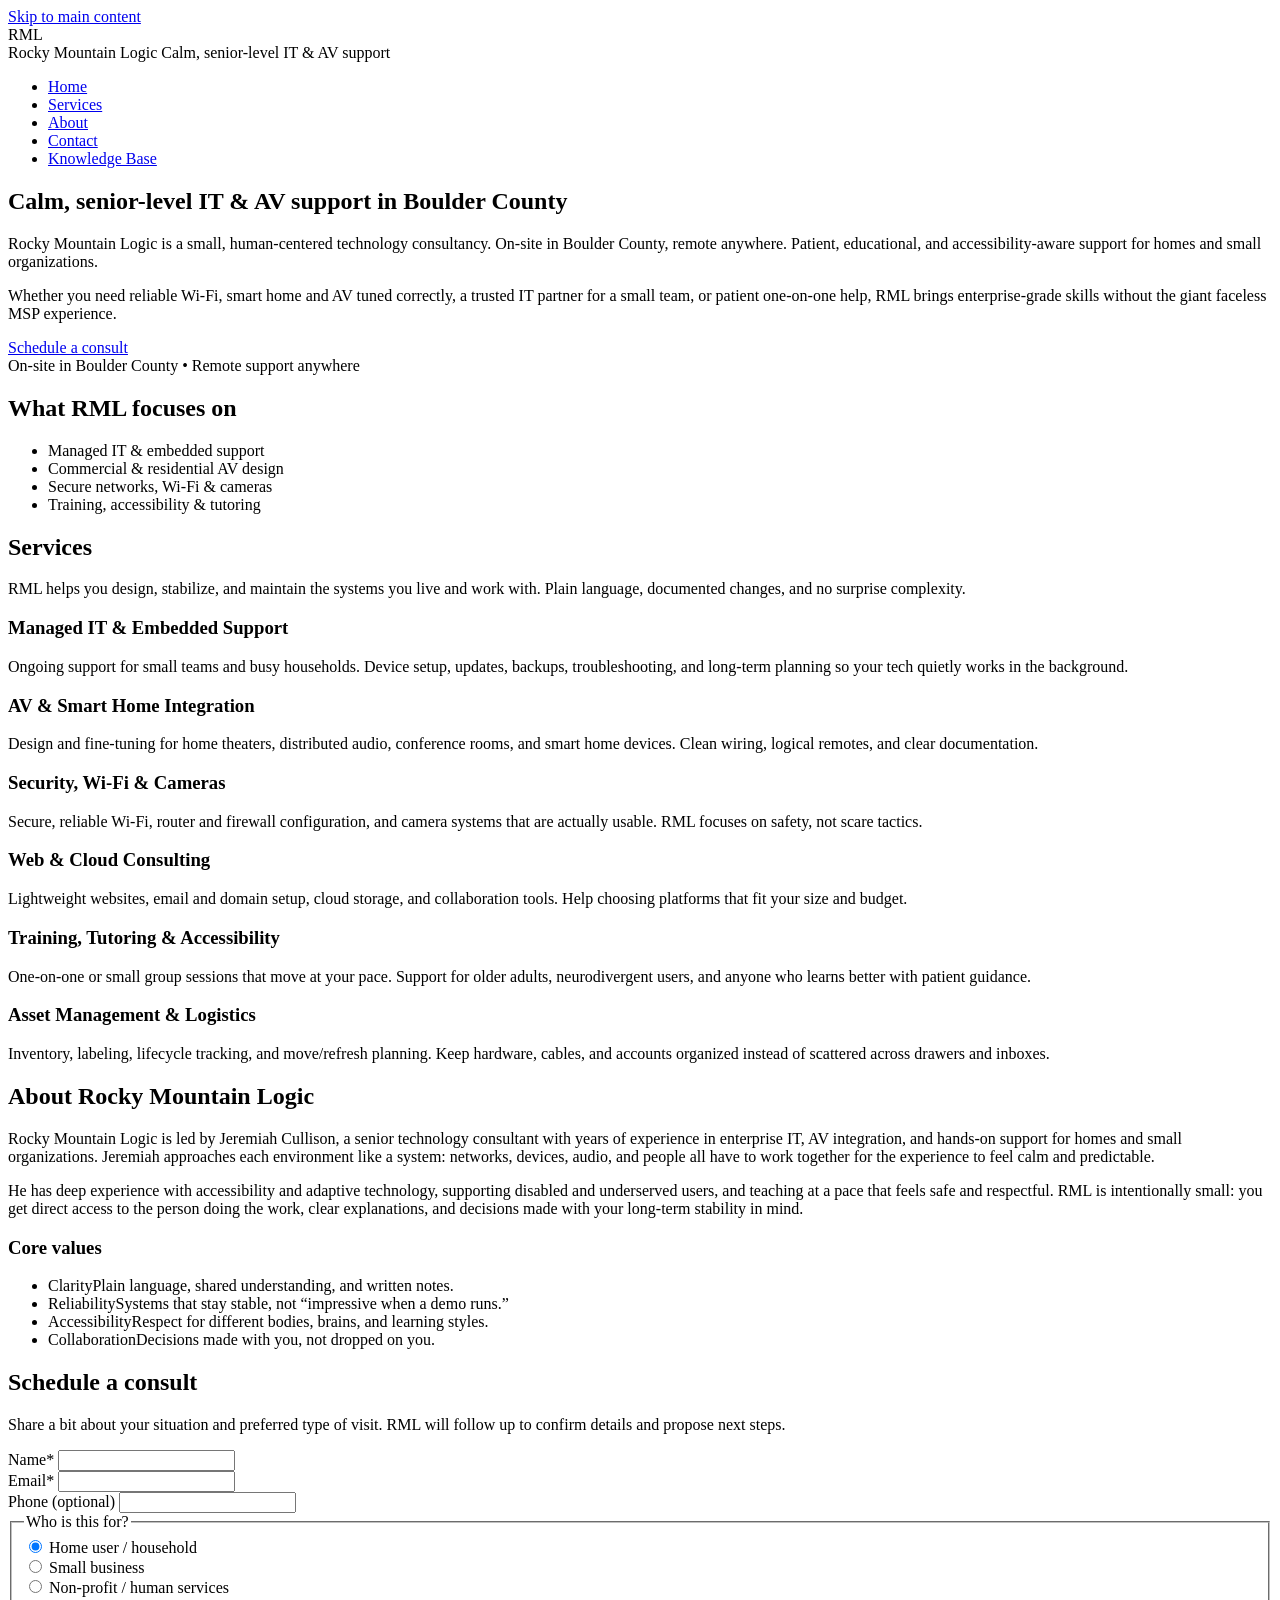
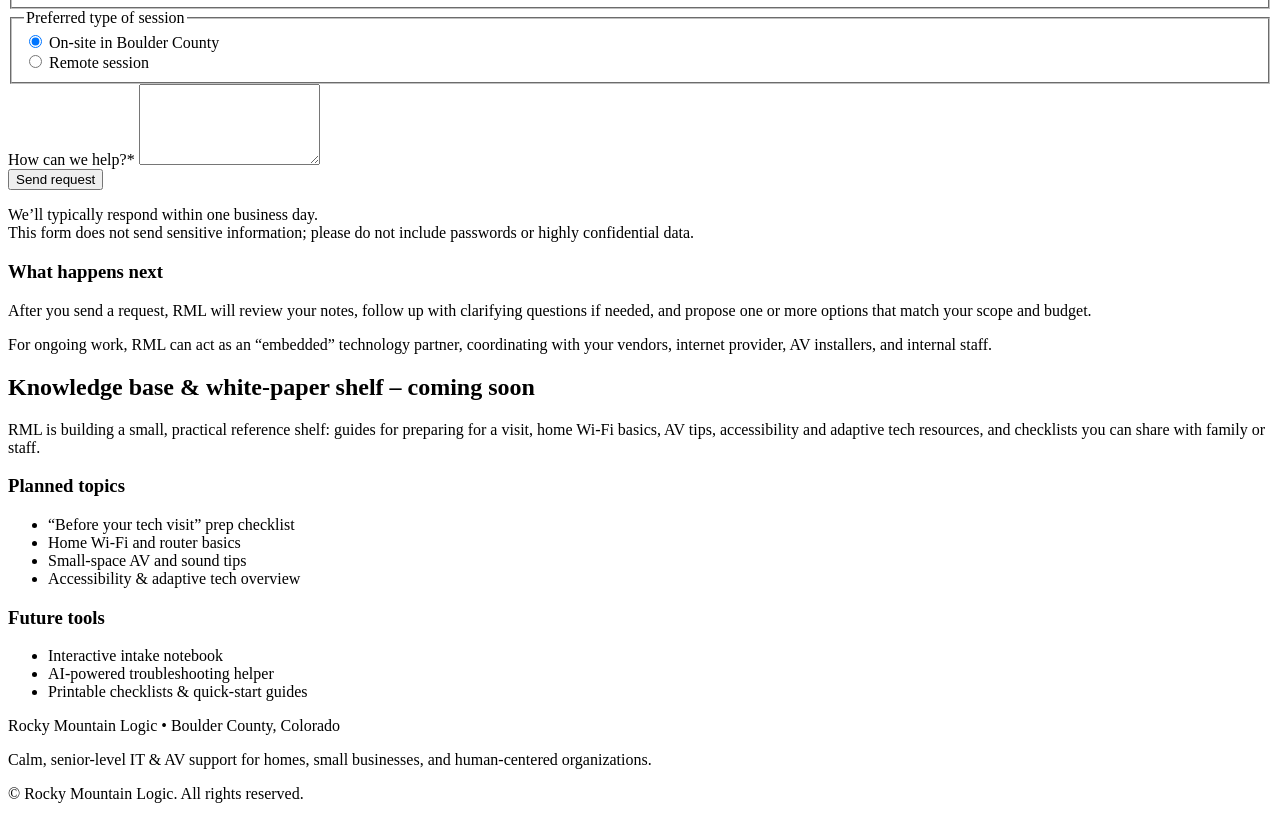
==== index.html @ cf2abb0d "Add initial HTML structure for Rocky Mountain Logic This commit adds a complete HTML structure for t" ====
<!DOCTYPE html>
<html lang="en">
<head>
  <meta charset="UTF-8" />
  <meta name="viewport" content="width=device-width, initial-scale=1" />
  <title>Rocky Mountain Logic | Calm Senior-Level IT & AV Support</title>
  <meta name="description" content="Rocky Mountain Logic provides calm, senior-level IT and AV consulting, on-site in Boulder County and remote everywhere. Managed IT, AV integration, cybersecurity, training, and accessibility-focused support." />
  <link rel="stylesheet" href="css/styles.css" />
</head>
<body>
  <a class="skip-link" href="#main-content">Skip to main content</a>

  <header class="site-header">
    <div class="container header-inner">
      <div class="logo">
        <!-- TEXT SAFE TO EDIT -->
        <span class="logo-mark" aria-hidden="true">RML</span>
        <div class="logo-text-group">
          <span class="logo-text">Rocky Mountain Logic</span>
          <span class="logo-subtitle">Calm, senior-level IT & AV support</span>
        </div>
      </div>

      <nav class="site-nav" aria-label="Primary">
        <ul class="nav-list">
          <li><a href="#home">Home</a></li>
          <li><a href="#services">Services</a></li>
          <li><a href="#about">About</a></li>
          <li><a href="#contact">Contact</a></li>
          <li><a href="#knowledge-base">Knowledge Base</a></li>
        </ul>
      </nav>
    </div>
  </header>

  <main id="main-content">
    <!-- HOME / HERO SECTION -->
    <section id="home" class="section hero" aria-labelledby="hero-heading" tabindex="-1">
      <div class="container hero-inner">
        <div class="hero-copy">
          <!-- HERO TEXT SAFE TO EDIT -->
          <h1 id="hero-heading">Calm, senior-level IT &amp; AV support in Boulder County</h1>
          <p class="hero-subtitle">
            Rocky Mountain Logic is a small, human-centered technology consultancy. On-site in Boulder County, remote anywhere. Patient, educational, and accessibility-aware support for homes and small organizations.
          </p>
          <p class="hero-body">
            Whether you need reliable Wi-Fi, smart home and AV tuned correctly, a trusted IT partner for a small team, or patient one-on-one help, RML brings enterprise-grade skills without the giant faceless MSP experience.
          </p>

          <div class="hero-actions">
            <a class="btn btn-primary" href="#contact">Schedule a consult</a>
            <!-- FUTURE: This secondary button could open an intake notebook / wizard -->
            <!-- <button type="button" class="btn btn-secondary">Open intake notebook</button> -->
          </div>

          <div class="hero-strip" aria-label="Service locations">
            <span>On-site in Boulder County</span>
            <span class="hero-dot" aria-hidden="true">•</span>
            <span>Remote support anywhere</span>
          </div>
        </div>

        <aside class="hero-aside" aria-label="At a glance">
          <!-- SAFE TO EDIT BULLETS -->
          <h2 class="hero-aside-heading">What RML focuses on</h2>
          <ul class="hero-list">
            <li>Managed IT & embedded support</li>
            <li>Commercial & residential AV design</li>
            <li>Secure networks, Wi-Fi & cameras</li>
            <li>Training, accessibility & tutoring</li>
          </ul>

          <!-- FUTURE: AI CHAT WIDGET INJECTION POINT -->
          <!-- 
          TODO: Inject AI chat widget script here (e.g., custom LLM assistant).
          The widget container can live inside this aside or below the hero.
          -->
        </aside>
      </div>
    </section>

    <!-- SERVICES SECTION -->
    <section id="services" class="section services" aria-labelledby="services-heading" tabindex="-1">
      <div class="container">
        <!-- SECTION TITLE TEXT SAFE TO EDIT -->
        <header class="section-header">
          <h2 id="services-heading">Services</h2>
          <p class="section-intro">
            RML helps you design, stabilize, and maintain the systems you live and work with. Plain language, documented changes, and no surprise complexity.
          </p>
        </header>

        <div class="services-grid" aria-label="Service list">
          <!-- SERVICE TILE: SAFE TO ADD/REMOVE/COPY -->
          <article class="service-card">
            <h3>Managed IT & Embedded Support</h3>
            <p>
              Ongoing support for small teams and busy households. Device setup, updates, backups, troubleshooting, and long-term planning so your tech quietly works in the background.
            </p>
          </article>

          <article class="service-card">
            <h3>AV & Smart Home Integration</h3>
            <p>
              Design and fine-tuning for home theaters, distributed audio, conference rooms, and smart home devices. Clean wiring, logical remotes, and clear documentation.
            </p>
          </article>

          <article class="service-card">
            <h3>Security, Wi-Fi & Cameras</h3>
            <p>
              Secure, reliable Wi-Fi, router and firewall configuration, and camera systems that are actually usable. RML focuses on safety, not scare tactics.
            </p>
          </article>

          <article class="service-card">
            <h3>Web & Cloud Consulting</h3>
            <p>
              Lightweight websites, email and domain setup, cloud storage, and collaboration tools. Help choosing platforms that fit your size and budget.
            </p>
          </article>

          <article class="service-card">
            <h3>Training, Tutoring & Accessibility</h3>
            <p>
              One-on-one or small group sessions that move at your pace. Support for older adults, neurodivergent users, and anyone who learns better with patient guidance.
            </p>
          </article>

          <article class="service-card">
            <h3>Asset Management & Logistics</h3>
            <p>
              Inventory, labeling, lifecycle tracking, and move/refresh planning. Keep hardware, cables, and accounts organized instead of scattered across drawers and inboxes.
            </p>
          </article>
        </div>
      </div>
    </section>

    <!-- ABOUT SECTION -->
    <section id="about" class="section about" aria-labelledby="about-heading" tabindex="-1">
      <div class="container about-inner">
        <div class="about-main">
          <!-- BIO TEXT SAFE TO EDIT -->
          <header class="section-header">
            <h2 id="about-heading">About Rocky Mountain Logic</h2>
          </header>
          <p>
            Rocky Mountain Logic is led by Jeremiah Cullison, a senior technology consultant with years of experience in enterprise IT, AV integration, and hands-on support for homes and small organizations.
            Jeremiah approaches each environment like a system: networks, devices, audio, and people all have to work together for the experience to feel calm and predictable.
          </p>
          <p>
            He has deep experience with accessibility and adaptive technology, supporting disabled and underserved users, and teaching at a pace that feels safe and respectful. RML is intentionally small:
            you get direct access to the person doing the work, clear explanations, and decisions made with your long-term stability in mind.
          </p>
        </div>

        <aside class="about-aside" aria-label="Core values">
          <!-- VALUES LIST SAFE TO EDIT -->
          <h3>Core values</h3>
          <ul class="values-list">
            <li><span class="value-label">Clarity</span><span class="value-desc">Plain language, shared understanding, and written notes.</span></li>
            <li><span class="value-label">Reliability</span><span class="value-desc">Systems that stay stable, not “impressive when a demo runs.”</span></li>
            <li><span class="value-label">Accessibility</span><span class="value-desc">Respect for different bodies, brains, and learning styles.</span></li>
            <li><span class="value-label">Collaboration</span><span class="value-desc">Decisions made with you, not dropped on you.</span></li>
          </ul>
        </aside>
      </div>
    </section>

    <!-- CONTACT / SIMPLE SCHEDULING SECTION -->
    <section id="contact" class="section contact" aria-labelledby="contact-heading" tabindex="-1">
      <div class="container contact-inner">
        <header class="section-header">
          <!-- CONTACT TEXT SAFE TO EDIT -->
          <h2 id="contact-heading">Schedule a consult</h2>
          <p class="section-intro">
            Share a bit about your situation and preferred type of visit. RML will follow up to confirm details and propose next steps.
          </p>
        </header>

        <div class="contact-layout">
          <form id="contact-form" class="contact-form" action="#" method="post" novalidate>
            <!--
              NOTE:
              This form currently uses client-side handling only.
              Future integration options:
              - Formspree or similar form service
              - Cloudflare Workers or Pages Functions
              - Custom backend / API endpoint
            -->

            <div class="field-group">
              <label for="name">Name<span class="required-indicator" aria-hidden="true">*</span></label>
              <input type="text" id="name" name="name" required autocomplete="name" />
            </div>

            <div class="field-group">
              <label for="email">Email<span class="required-indicator" aria-hidden="true">*</span></label>
              <input type="email" id="email" name="email" required autocomplete="email" />
            </div>

            <div class="field-group">
              <label for="phone">Phone (optional)</label>
              <input type="tel" id="phone" name="phone" autocomplete="tel" />
            </div>

            <fieldset class="field-group">
              <legend>Who is this for?</legend>
              <!-- SAFE TO EDIT OPTIONS -->
              <div class="choice-group">
                <div class="choice-item">
                  <input type="radio" id="client-type-home" name="clientType" value="home-user" checked />
                  <label for="client-type-home">Home user / household</label>
                </div>
                <div class="choice-item">
                  <input type="radio" id="client-type-small-biz" name="clientType" value="small-business" />
                  <label for="client-type-small-biz">Small business</label>
                </div>
                <div class="choice-item">
                  <input type="radio" id="client-type-nonprofit" name="clientType" value="nonprofit" />
                  <label for="client-type-nonprofit">Non-profit / human services</label>
                </div>
              </div>
            </fieldset>

            <fieldset class="field-group">
              <legend>Preferred type of session</legend>
              <div class="choice-group">
                <div class="choice-item">
                  <input type="radio" id="session-onsite" name="sessionType" value="onsite" checked />
                  <label for="session-onsite">On-site in Boulder County</label>
                </div>
                <div class="choice-item">
                  <input type="radio" id="session-remote" name="sessionType" value="remote" />
                  <label for="session-remote">Remote session</label>
                </div>
              </div>
            </fieldset>

            <div class="field-group">
              <label for="message">How can we help?<span class="required-indicator" aria-hidden="true">*</span></label>
              <textarea id="message" name="message" rows="5" required></textarea>
            </div>

            <button type="submit" class="btn btn-primary">Send request</button>

            <p id="form-status" class="form-status" role="status" aria-live="polite"></p>

            <p class="contact-note">
              We’ll typically respond within one business day.<br />
              This form does not send sensitive information; please do not include passwords or highly confidential data.
            </p>
          </form>

          <aside class="contact-aside" aria-label="Alternative contact and future tools">
            <!-- SIDE TEXT SAFE TO EDIT -->
            <h3>What happens next</h3>
            <p>
              After you send a request, RML will review your notes, follow up with clarifying questions if needed, and propose one or more options that match your scope and budget.
            </p>
            <p>
              For ongoing work, RML can act as an “embedded” technology partner, coordinating with your vendors, internet provider, AV installers, and internal staff.
            </p>

            <!-- FUTURE: SCHEDULING / CALENDLY EMBED -->
            <!--
              TODO: Embed scheduling widget (e.g., Calendly or Cal.com) here.
              Example:
              <div id="scheduling-embed"></div>
              <script src="https://calendly.com/..." async></script>
            -->
          </aside>
        </div>
      </div>
    </section>

    <!-- KNOWLEDGE BASE COMING SOON -->
    <section id="knowledge-base" class="section knowledge-base" aria-labelledby="kb-heading" tabindex="-1">
      <div class="container">
        <header class="section-header">
          <!-- KB TEXT SAFE TO EDIT -->
          <h2 id="kb-heading">Knowledge base &amp; white-paper shelf – coming soon</h2>
          <p class="section-intro">
            RML is building a small, practical reference shelf: guides for preparing for a visit, home Wi-Fi basics, AV tips, accessibility and adaptive tech resources, and checklists you can share with family or staff.
          </p>
        </header>

        <div class="kb-cards">
          <article class="kb-card">
            <h3>Planned topics</h3>
            <ul>
              <li>“Before your tech visit” prep checklist</li>
              <li>Home Wi-Fi and router basics</li>
              <li>Small-space AV and sound tips</li>
              <li>Accessibility &amp; adaptive tech overview</li>
            </ul>
          </article>

          <article class="kb-card">
            <h3>Future tools</h3>
            <ul>
              <li>Interactive intake notebook</li>
              <li>AI-powered troubleshooting helper</li>
              <li>Printable checklists &amp; quick-start guides</li>
            </ul>
          </article>
        </div>

        <!-- FUTURE: INTAKE NOTEBOOK ENTRY POINT -->
        <!--
          TODO: Add “Open notebook” button and route it to a future app flow.
          This can mount a SPA or a dedicated intake subpage.
        -->
      </div>
    </section>
  </main>

  <footer class="site-footer">
    <div class="container footer-inner">
      <!-- FOOTER TEXT SAFE TO EDIT -->
      <div class="footer-main">
        <p class="footer-brand">Rocky Mountain Logic &bull; Boulder County, Colorado</p>
        <p class="footer-copy">
          Calm, senior-level IT &amp; AV support for homes, small businesses, and human-centered organizations.
        </p>
      </div>
      <div class="footer-meta">
        <p>&copy; <span id="year"></span> Rocky Mountain Logic. All rights reserved.</p>
      </div>
    </div>
  </footer>

  <!-- FUTURE: GLOBAL CHAT WIDGET / ANALYTICS SCRIPTS -->
  <!--
    TODO: Insert analytics (privacy-respecting) or a global chat widget script here.
    Keep performance and accessibility in mind when adding third-party code.
  -->

  <script src="js/main.js"></script>
</body>
</html>
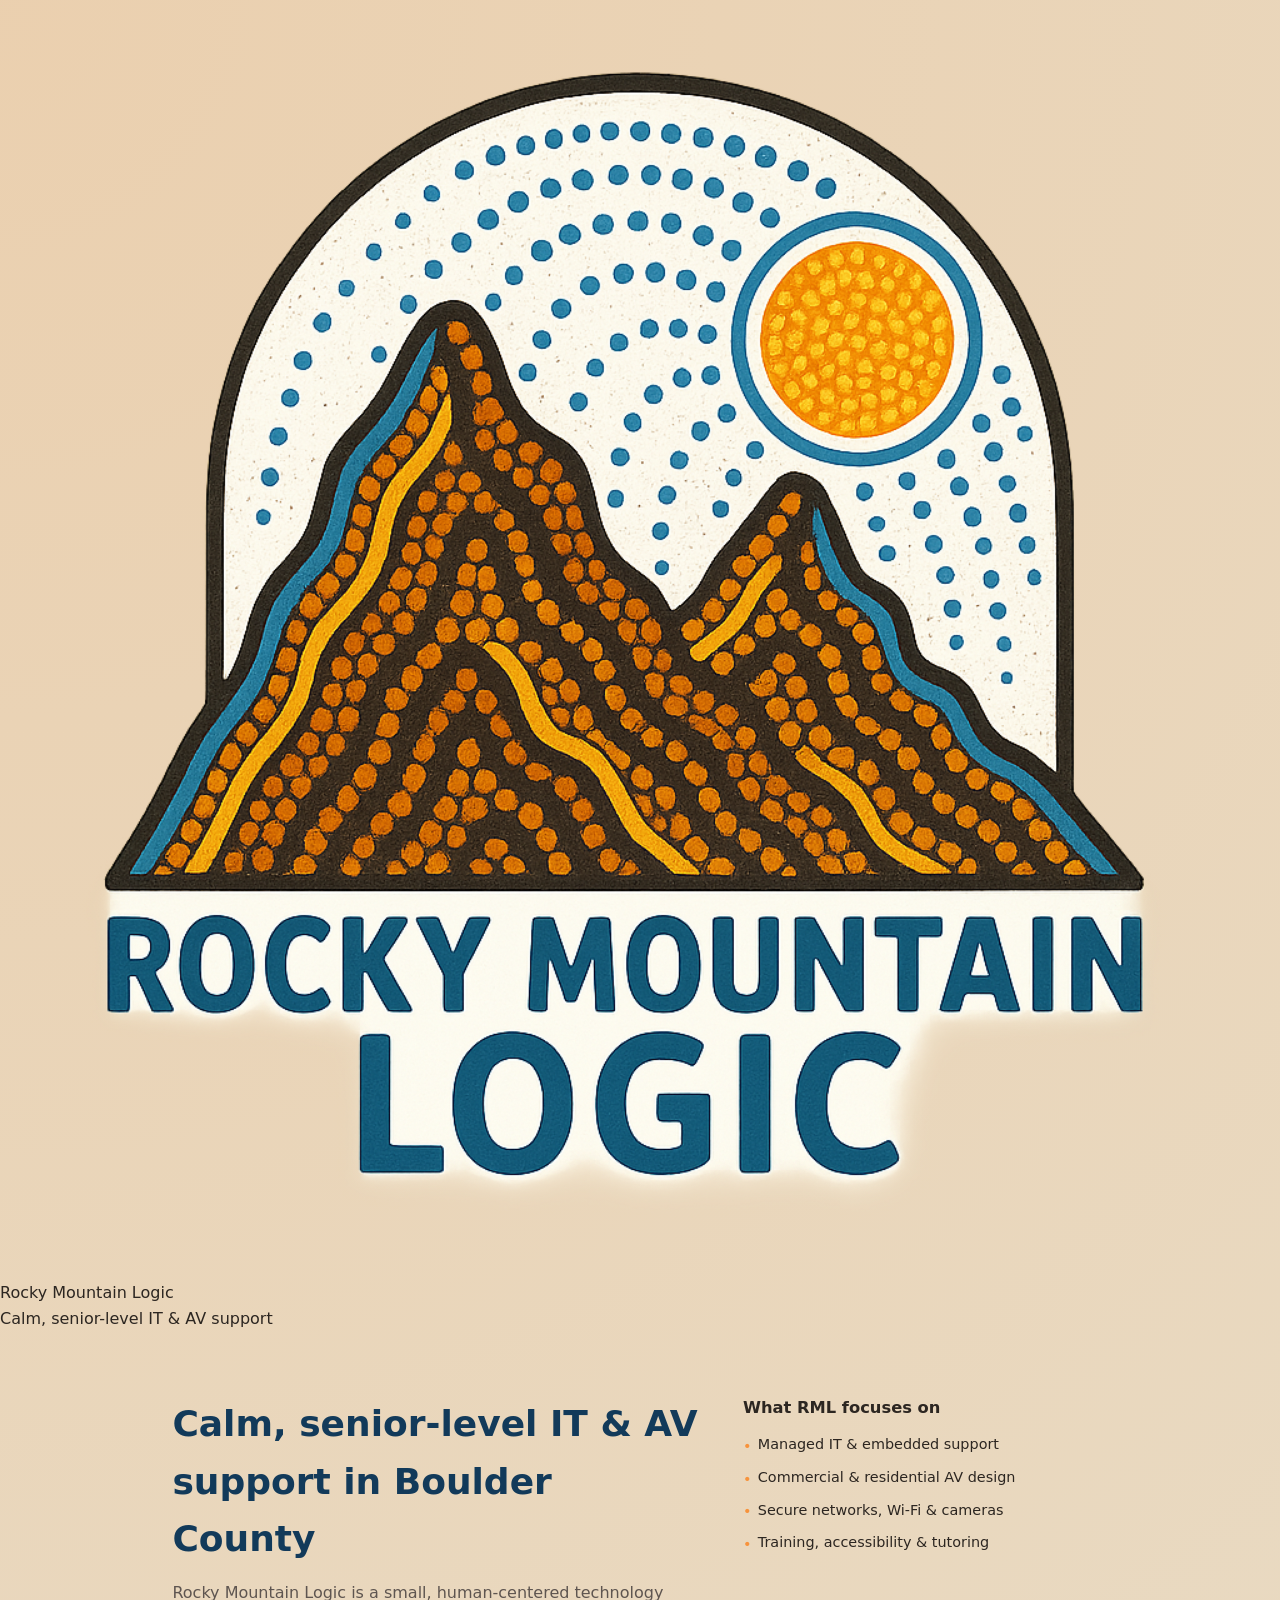
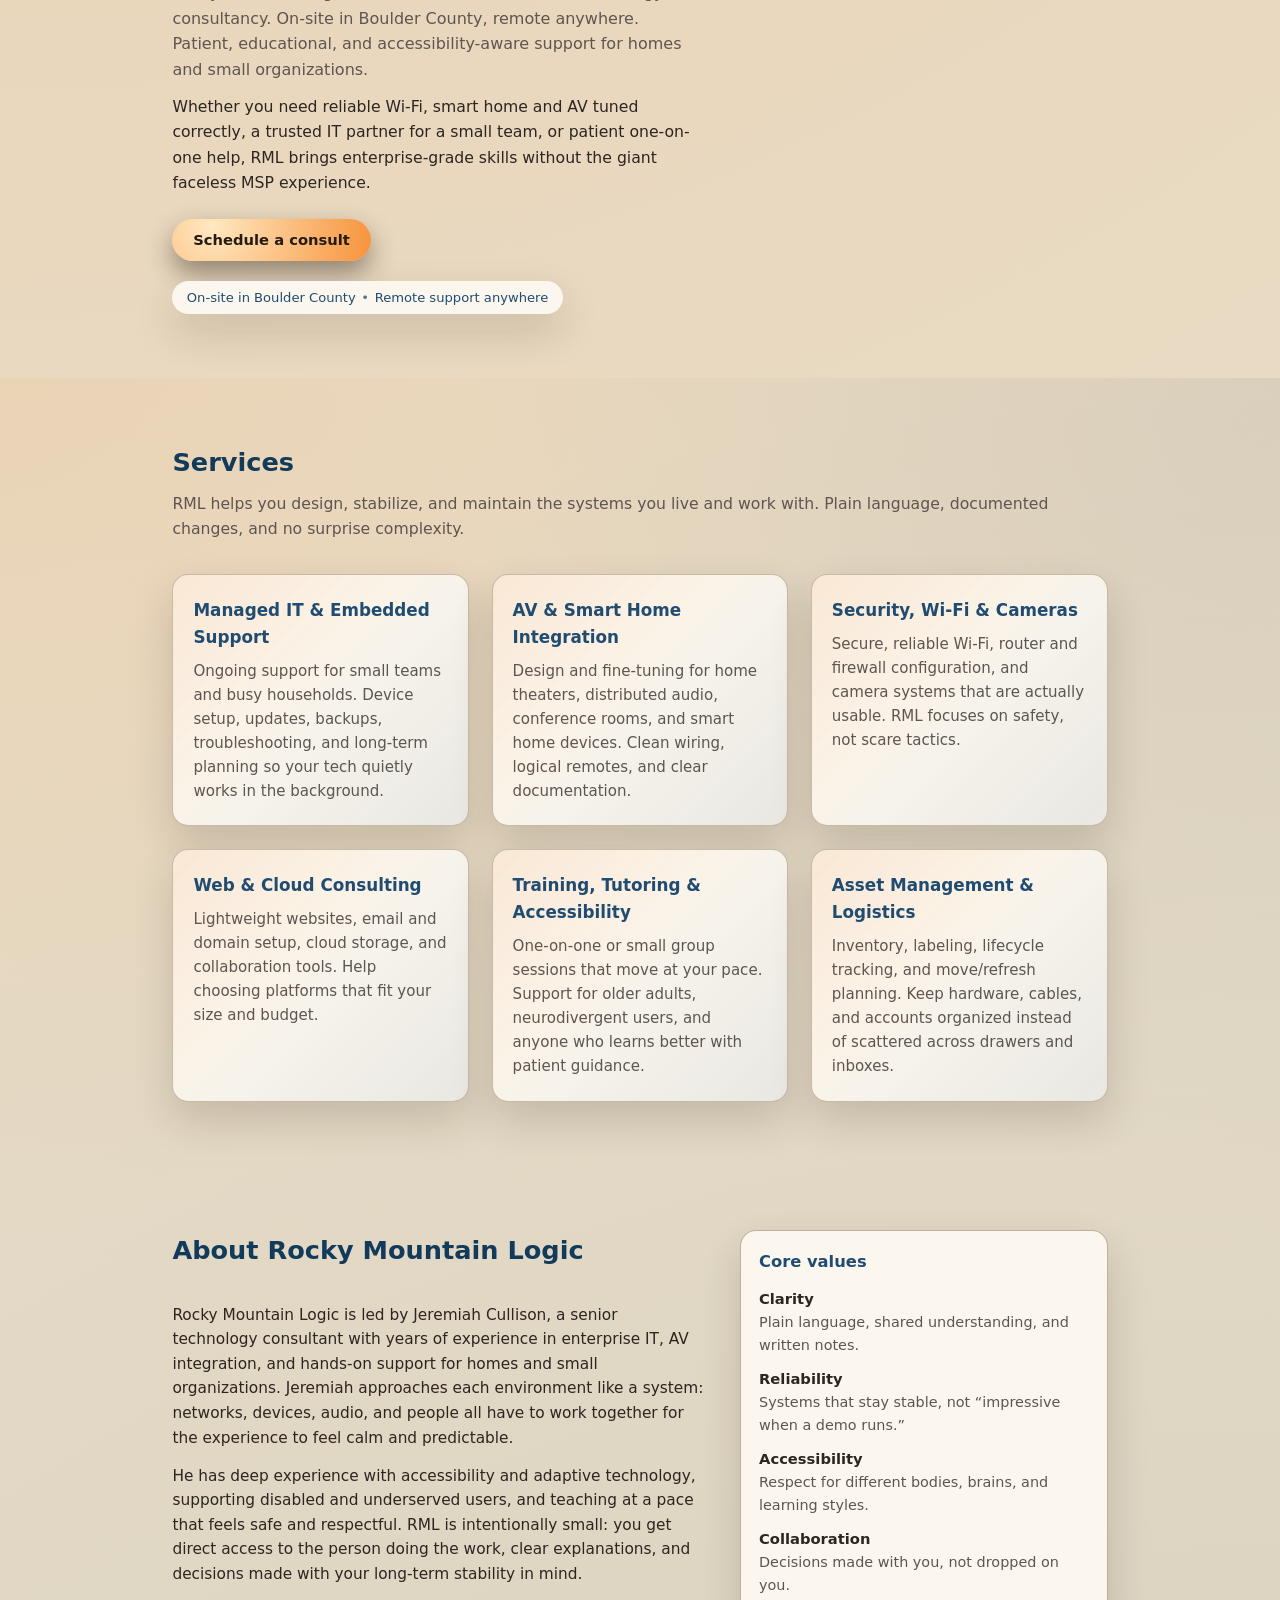
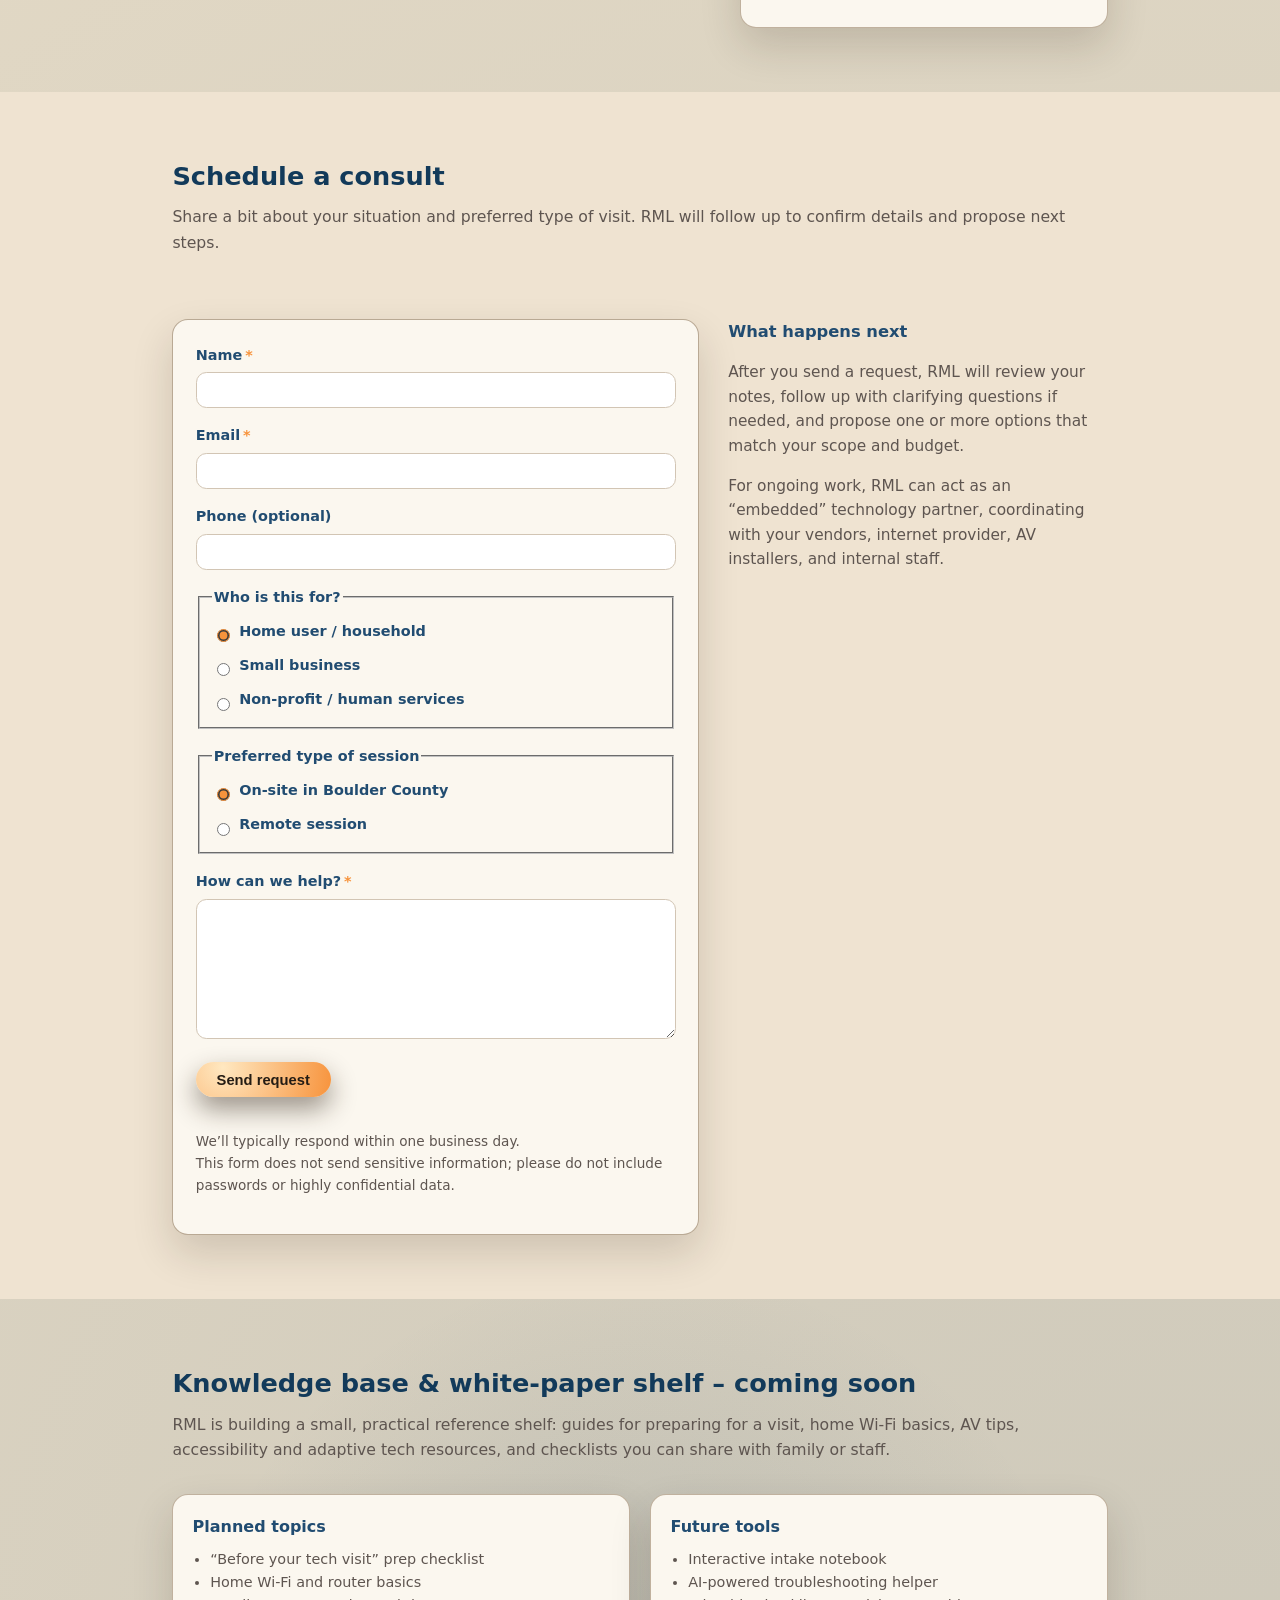
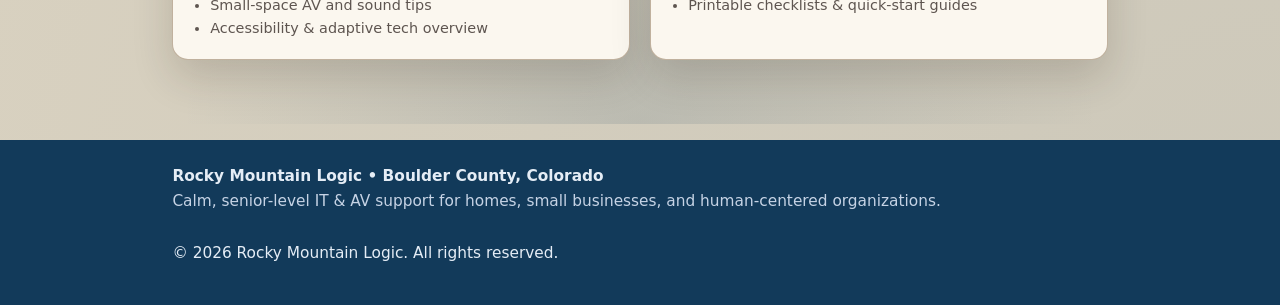
==== commit 7897de74: "Refactor header section in index.html" ====
--- a/index.html
+++ b/index.html
@@ -10,28 +10,18 @@
 <body>
   <a class="skip-link" href="#main-content">Skip to main content</a>
 
-  <header class="site-header">
-    <div class="container header-inner">
-      <div class="logo">
-        <!-- TEXT SAFE TO EDIT -->
-        <span class="logo-mark" aria-hidden="true">RML</span>
-        <div class="logo-text-group">
-          <span class="logo-text">Rocky Mountain Logic</span>
-          <span class="logo-subtitle">Calm, senior-level IT & AV support</span>
-        </div>
-      </div>
-
-      <nav class="site-nav" aria-label="Primary">
-        <ul class="nav-list">
-          <li><a href="#home">Home</a></li>
-          <li><a href="#services">Services</a></li>
-          <li><a href="#about">About</a></li>
-          <li><a href="#contact">Contact</a></li>
-          <li><a href="#knowledge-base">Knowledge Base</a></li>
-        </ul>
-      </nav>
-    </div>
-  </header>
+    <header>
+      <img
+        src="img/rml-logo-color-256.png"
+        alt="Rocky Mountain Logic logo"
+        class="logo-img"
+      />
+      <div class="brand-lines">
+        <div class="brand-name">Rocky Mountain Logic</div>
+        <div class="brand-tagline">Calm, senior-level IT &amp; AV support</div>
+      </div>
+    </header>
+
 
   <main id="main-content">
     <!-- HOME / HERO SECTION -->
--- a/css/styles.css
+++ b/css/styles.css
@@ -0,0 +1,725 @@
+/*
+  Rocky Mountain Logic v1.1
+  Mobile-first, “poster on warm paper” aesthetic to match RML art & flyer.
+*/
+
+/* ROOT & GLOBAL TOKENS ---------------------------------------------------- */
+
+:root {
+  /* Paper + ink palette tuned toward your drawings and flyer */
+  --rml-page-bg: #e8ddc8;      /* warm paper outside frame */
+  --rml-page-edge: #d1c2a4;
+  --rml-bg: #f7f1e6;           /* inner poster background */
+  --rml-surface: #fbf7ef;
+  --rml-blue: #123a5a;         /* deep ink blue */
+  --rml-blue-soft: #214c71;
+  --rml-orange: #f7933c;       /* warm orange accent */
+  --rml-plum: #5e4368;         /* subtle secondary for future use */
+  --rml-text: #2c2621;
+  --rml-text-muted: #5e5550;
+  --rml-border-subtle: #d2c5b4;
+  --rml-shadow-soft: 0 18px 40px rgba(40, 27, 14, 0.16);
+  --rml-radius-lg: 24px;
+  --rml-radius-md: 16px;
+  --rml-radius-pill: 999px;
+  --rml-focus-ring: 0 0 0 3px rgba(247, 147, 60, 0.65);
+}
+
+*,
+*::before,
+*::after {
+  box-sizing: border-box;
+}
+
+html {
+  scroll-behavior: smooth;
+}
+
+body {
+  margin: 0;
+  min-height: 100vh;
+  font-family: system-ui, -apple-system, BlinkMacSystemFont, "Segoe UI", sans-serif;
+  color: var(--rml-text);
+  background-color: var(--rml-page-bg);
+  background-image:
+    radial-gradient(circle at top left, rgba(247, 147, 60, 0.18), transparent 55%),
+    radial-gradient(circle at bottom right, rgba(18, 58, 90, 0.13), transparent 60%);
+  line-height: 1.6;
+}
+
+/* PAGE FRAME / POSTER ----------------------------------------------------- */
+
+.page-frame {
+  max-width: 1100px;
+  margin: 1.75rem auto 1.5rem;
+  padding: 0;
+  background-color: var(--rml-bg);
+  border-radius: 32px;
+  box-shadow:
+    0 0 0 1px rgba(123, 97, 67, 0.45),
+    var(--rml-shadow-soft);
+  overflow: hidden;
+  position: relative;
+}
+
+.page-frame::before {
+  /* thin inner border like a print margin */
+  content: "";
+  position: absolute;
+  inset: 10px;
+  border-radius: 24px;
+  border: 1px solid rgba(123, 97, 67, 0.3);
+  pointer-events: none;
+}
+
+/* ACCESSIBILITY HELPERS --------------------------------------------------- */
+
+.skip-link {
+  position: absolute;
+  left: -999px;
+  top: 0;
+  padding: 0.5rem 1rem;
+  background-color: var(--rml-blue);
+  color: #ffffff;
+  z-index: 1000;
+  border-radius: 0 0 var(--rml-radius-md) var(--rml-radius-md);
+}
+
+.skip-link:focus {
+  left: 0.5rem;
+}
+
+/* Focus styles for interactive elements */
+a:focus-visible,
+button:focus-visible,
+input:focus-visible,
+textarea:focus-visible,
+select:focus-visible {
+  outline: none;
+  box-shadow: var(--rml-focus-ring);
+}
+
+/* LAYOUT UTILITIES -------------------------------------------------------- */
+
+.container {
+  width: 100%;
+  max-width: 980px;
+  margin: 0 auto;
+  padding: 0 1.4rem;
+}
+
+.section {
+  padding: 3.5rem 0;
+}
+
+.section-header {
+  margin-bottom: 2rem;
+}
+
+.section-header h2 {
+  font-size: 1.6rem;
+  margin: 0 0 0.5rem;
+  color: var(--rml-blue);
+}
+
+.section-intro {
+  margin: 0;
+  color: var(--rml-text-muted);
+  font-size: 0.98rem;
+}
+
+/* HEADER & NAV ------------------------------------------------------------ */
+
+.site-header {
+  background: linear-gradient(
+      90deg,
+      rgba(247, 147, 60, 0.16),
+      transparent 18%,
+      transparent 82%,
+      rgba(18, 58, 90, 0.16)
+    ),
+    var(--rml-surface);
+  position: sticky;
+  top: 0;
+  z-index: 50;
+  box-shadow: 0 1px 0 rgba(140, 113, 86, 0.55);
+}
+
+.header-inner {
+  display: flex;
+  align-items: center;
+  justify-content: space-between;
+  padding: 0.75rem 1.25rem;
+  gap: 1rem;
+}
+
+.logo {
+  display: flex;
+  align-items: center;
+  gap: 0.75rem;
+}
+
+.logo-mark-wrap {
+  width: 2.8rem;
+  height: 2.8rem;
+  border-radius: 999px;
+  overflow: hidden;
+  box-shadow: 0 10px 24px rgba(28, 26, 21, 0.55);
+  background: radial-gradient(circle at 20% 20%, #f8c27a, #7c522a);
+}
+
+.logo-img {
+  width: 100%;
+  height: 100%;
+  object-fit: cover;
+  display: block;
+}
+
+.logo-text-group {
+  display: flex;
+  flex-direction: column;
+}
+
+.logo-text {
+  font-weight: 600;
+  font-size: 1.02rem;
+  letter-spacing: 0.04em;
+  text-transform: uppercase;
+  color: var(--rml-blue);
+}
+
+.logo-subtitle {
+  font-size: 0.78rem;
+  color: var(--rml-text-muted);
+}
+
+.site-nav .nav-list {
+  list-style: none;
+  display: flex;
+  gap: 0.9rem;
+  padding: 0;
+  margin: 0;
+  font-size: 0.88rem;
+}
+
+.site-nav a {
+  text-decoration: none;
+  color: var(--rml-text-muted);
+  padding: 0.35rem 0.8rem;
+  border-radius: var(--rml-radius-pill);
+}
+
+.site-nav a:hover {
+  background-color: rgba(118, 98, 70, 0.1);
+  color: var(--rml-blue);
+}
+
+/* HOME HERO STYLES -------------------------------------------------------- */
+
+.hero {
+  padding-top: 2.8rem;
+  padding-bottom: 3.6rem;
+}
+
+.hero-inner {
+  display: grid;
+  grid-template-columns: minmax(0, 1.75fr);
+  gap: 2.5rem;
+}
+
+.hero-eyebrow {
+  font-size: 0.82rem;
+  text-transform: uppercase;
+  letter-spacing: 0.12em;
+  color: var(--rml-text-muted);
+  margin: 0 0 0.6rem;
+}
+
+.hero-copy h1 {
+  font-size: 2rem;
+  margin: 0 0 0.75rem;
+  color: var(--rml-blue);
+}
+
+.hero-subtitle {
+  margin: 0 0 0.75rem;
+  font-size: 1rem;
+  color: var(--rml-text-muted);
+}
+
+.hero-body {
+  margin: 0 0 1.5rem;
+  font-size: 0.98rem;
+}
+
+.hero-actions {
+  display: flex;
+  flex-wrap: wrap;
+  align-items: center;
+  gap: 0.75rem;
+  margin-bottom: 1.2rem;
+}
+
+.hero-strip {
+  display: inline-flex;
+  flex-wrap: wrap;
+  align-items: center;
+  gap: 0.35rem;
+  padding: 0.4rem 0.9rem;
+  background-color: var(--rml-surface);
+  border-radius: var(--rml-radius-pill);
+  box-shadow: var(--rml-shadow-soft);
+  font-size: 0.82rem;
+  color: var(--rml-blue-soft);
+}
+
+.hero-dot {
+  opacity: 0.75;
+}
+
+/* HERO VISUAL & ASIDE ----------------------------------------------------- */
+
+.hero-visual {
+  display: grid;
+  gap: 1.1rem;
+}
+
+.hero-art {
+  margin: 0;
+  border-radius: var(--rml-radius-lg);
+  overflow: hidden;
+  background-color: #f3e7d8;
+  box-shadow: var(--rml-shadow-soft);
+  border: 1px solid rgba(120, 92, 58, 0.6);
+}
+
+.hero-art img {
+  display: block;
+  width: 100%;
+  height: auto;
+}
+
+.hero-art-caption {
+  margin: 0;
+  padding: 0.65rem 0.85rem 0.75rem;
+  font-size: 0.82rem;
+  color: var(--rml-text-muted);
+  background: linear-gradient(to right, #f3e7d8, #f7f1e6);
+}
+
+.hero-aside-card {
+  padding: 1.05rem 1rem;
+  border-radius: var(--rml-radius-lg);
+  background: linear-gradient(145deg, #273a55, #1a283e);
+  color: #e8edf4;
+  box-shadow: var(--rml-shadow-soft);
+  border: 1px solid rgba(7, 19, 33, 0.65);
+}
+
+.hero-aside-heading {
+  font-size: 1.02rem;
+  margin-top: 0;
+  margin-bottom: 0.75rem;
+}
+
+.hero-list {
+  list-style: none;
+  padding-left: 0;
+  margin: 0;
+  font-size: 0.9rem;
+}
+
+.hero-list li {
+  display: flex;
+  align-items: flex-start;
+  gap: 0.4rem;
+  margin-bottom: 0.5rem;
+}
+
+.hero-list li::before {
+  content: "•";
+  color: var(--rml-orange);
+  margin-top: 0.1rem;
+}
+
+/* CHAT PLACEHOLDER -------------------------------------------------------- */
+
+.chat-widget-placeholder {
+  margin-top: 0.6rem;
+  padding: 0.7rem 0.8rem;
+  border-radius: 0.75rem;
+  background-color: #f3e7d8;
+  border: 1px dashed rgba(120, 92, 58, 0.7);
+  font-size: 0.8rem;
+  color: var(--rml-text-muted);
+}
+
+/* BUTTONS ----------------------------------------------------------------- */
+
+.btn {
+  display: inline-flex;
+  align-items: center;
+  justify-content: center;
+  padding: 0.6rem 1.3rem;
+  border-radius: var(--rml-radius-pill);
+  border: none;
+  font-size: 0.92rem;
+  font-weight: 600;
+  cursor: pointer;
+  text-decoration: none;
+  transition: transform 0.12s ease, box-shadow 0.12s ease, background-color 0.12s ease, color 0.12s ease;
+}
+
+.btn-primary {
+  background: radial-gradient(circle at 20% 15%, #ffe8c1, #f7933c);
+  color: #241c14;
+  box-shadow: 0 12px 26px rgba(40, 27, 14, 0.45);
+}
+
+.btn-primary:hover {
+  transform: translateY(-1px);
+  box-shadow: 0 16px 32px rgba(40, 27, 14, 0.55);
+}
+
+.btn-primary:active {
+  transform: translateY(0);
+  box-shadow: 0 7px 16px rgba(40, 27, 14, 0.45);
+}
+
+/* SERVICE TILE GRID ------------------------------------------------------- */
+
+.services {
+  background:
+    radial-gradient(circle at top left, rgba(247, 147, 60, 0.08), transparent 55%),
+    radial-gradient(circle at top right, rgba(18, 58, 90, 0.07), transparent 55%);
+}
+
+.services-grid {
+  display: grid;
+  grid-template-columns: minmax(0, 1fr);
+  gap: 1.4rem;
+}
+
+.service-card {
+  background-color: var(--rml-surface);
+  border-radius: var(--rml-radius-md);
+  padding: 1.4rem 1.25rem;
+  box-shadow: var(--rml-shadow-soft);
+  border: 1px solid rgba(120, 92, 58, 0.4);
+  position: relative;
+  overflow: hidden;
+}
+
+.service-card::before {
+  /* subtle “colored pencil” corner accent */
+  content: "";
+  position: absolute;
+  inset: 0;
+  background:
+    linear-gradient(135deg, rgba(247, 147, 60, 0.22), transparent 55%),
+    linear-gradient(-45deg, rgba(18, 58, 90, 0.12), transparent 60%);
+  mix-blend-mode: multiply;
+  opacity: 0.65;
+  pointer-events: none;
+}
+
+.service-card h3 {
+  margin: 0 0 0.5rem;
+  font-size: 1.05rem;
+  color: var(--rml-blue-soft);
+  position: relative;
+}
+
+.service-card p {
+  margin: 0;
+  font-size: 0.94rem;
+  color: var(--rml-text-muted);
+  position: relative;
+}
+
+/* ABOUT SECTION ----------------------------------------------------------- */
+
+.about-inner {
+  display: grid;
+  grid-template-columns: minmax(0, 1.6fr);
+  gap: 2rem;
+}
+
+.about-main p {
+  margin-top: 0;
+  margin-bottom: 0.85rem;
+}
+
+.about-aside {
+  background-color: var(--rml-surface);
+  border-radius: var(--rml-radius-md);
+  padding: 1.15rem 1.15rem 1.2rem;
+  box-shadow: var(--rml-shadow-soft);
+  border: 1px solid rgba(120, 92, 58, 0.45);
+}
+
+.about-aside h3 {
+  margin-top: 0;
+  margin-bottom: 0.75rem;
+  font-size: 1.02rem;
+  color: var(--rml-blue-soft);
+}
+
+.values-list {
+  list-style: none;
+  padding: 0;
+  margin: 0;
+  font-size: 0.92rem;
+}
+
+.values-list li {
+  margin-bottom: 0.65rem;
+}
+
+.value-label {
+  display: block;
+  font-weight: 600;
+}
+
+.value-desc {
+  display: block;
+  color: var(--rml-text-muted);
+  font-size: 0.9rem;
+}
+
+/* CONTACT SECTION --------------------------------------------------------- */
+
+.contact {
+  background-color: #efe3d1;
+}
+
+.contact-inner {
+  display: flex;
+  flex-direction: column;
+  gap: 2rem;
+}
+
+.contact-layout {
+  display: grid;
+  grid-template-columns: minmax(0, 1fr);
+  gap: 1.8rem;
+}
+
+.contact-form {
+  background-color: var(--rml-surface);
+  border-radius: var(--rml-radius-md);
+  padding: 1.5rem 1.4rem;
+  box-shadow: var(--rml-shadow-soft);
+  border: 1px solid rgba(120, 92, 58, 0.5);
+}
+
+.field-group {
+  margin-bottom: 1rem;
+}
+
+.field-group label,
+.field-group legend {
+  display: block;
+  font-size: 0.9rem;
+  font-weight: 600;
+  margin-bottom: 0.35rem;
+  color: var(--rml-blue-soft);
+}
+
+.required-indicator {
+  color: var(--rml-orange);
+  margin-left: 0.18rem;
+}
+
+input[type="text"],
+input[type="email"],
+input[type="tel"],
+textarea,
+select {
+  width: 100%;
+  padding: 0.5rem 0.6rem;
+  border-radius: 0.65rem;
+  border: 1px solid var(--rml-border-subtle);
+  font-size: 0.94rem;
+  font-family: inherit;
+  color: var(--rml-text);
+  background-color: #ffffff;
+}
+
+textarea {
+  resize: vertical;
+  min-height: 140px;
+}
+
+input::placeholder,
+textarea::placeholder {
+  color: #a39a91;
+}
+
+.choice-group {
+  display: flex;
+  flex-direction: column;
+  gap: 0.35rem;
+}
+
+.choice-item {
+  display: flex;
+  align-items: center;
+  gap: 0.4rem;
+  font-size: 0.9rem;
+}
+
+.choice-item input[type="radio"] {
+  accent-color: var(--rml-orange);
+}
+
+.form-status {
+  min-height: 1.1rem;
+  margin: 0.4rem 0 0.2rem;
+  font-size: 0.85rem;
+  color: var(--rml-blue-soft);
+}
+
+.contact-note {
+  margin-top: 0.6rem;
+  font-size: 0.85rem;
+  color: var(--rml-text-muted);
+}
+
+.contact-aside {
+  font-size: 0.94rem;
+  color: var(--rml-text-muted);
+}
+
+.contact-aside h3 {
+  margin-top: 0;
+  margin-bottom: 0.6rem;
+  font-size: 1.02rem;
+  color: var(--rml-blue-soft);
+}
+
+/* KNOWLEDGE BASE SECTION -------------------------------------------------- */
+
+.knowledge-base {
+  background: radial-gradient(circle at bottom, rgba(18, 58, 90, 0.12), transparent 60%);
+}
+
+.kb-cards {
+  display: grid;
+  grid-template-columns: minmax(0, 1fr);
+  gap: 1.3rem;
+  margin-top: 1.5rem;
+}
+
+.kb-card {
+  background-color: var(--rml-surface);
+  border-radius: var(--rml-radius-md);
+  padding: 1.2rem 1.2rem;
+  box-shadow: var(--rml-shadow-soft);
+  border: 1px solid rgba(120, 92, 58, 0.45);
+}
+
+.kb-card h3 {
+  margin-top: 0;
+  margin-bottom: 0.5rem;
+  font-size: 1rem;
+  color: var(--rml-blue-soft);
+}
+
+.kb-card ul {
+  margin: 0;
+  padding-left: 1.1rem;
+  font-size: 0.9rem;
+  color: var(--rml-text-muted);
+}
+
+/* FOOTER ------------------------------------------------------------------ */
+
+.site-footer {
+  background-color: var(--rml-blue);
+  color: #e5edf6;
+  padding: 1.5rem 0;
+  margin-top: 1rem;
+}
+
+.footer-inner {
+  display: flex;
+  flex-direction: column;
+  gap: 0.75rem;
+  font-size: 0.86rem;
+}
+
+.footer-brand {
+  margin: 0;
+  font-weight: 600;
+}
+
+.footer-copy {
+  margin: 0;
+  color: #c6d3e5;
+}
+
+.footer-meta {
+  margin: 0;
+}
+
+/* TYPOGRAPHY & LINKS ------------------------------------------------------ */
+
+p {
+  font-size: 0.96rem;
+}
+
+a {
+  color: var(--rml-blue-soft);
+}
+
+a:hover {
+  text-decoration: underline;
+}
+
+/* RESPONSIVE BREAKPOINTS -------------------------------------------------- */
+
+@media (min-width: 640px) {
+  .hero-inner {
+    grid-template-columns: minmax(0, 1.6fr) minmax(0, 1.1fr);
+    align-items: flex-start;
+  }
+
+  .services-grid {
+    grid-template-columns: repeat(2, minmax(0, 1fr));
+  }
+
+  .kb-cards {
+    grid-template-columns: repeat(2, minmax(0, 1fr));
+  }
+
+  .contact-layout {
+    grid-template-columns: minmax(0, 1.25fr) minmax(0, 0.9fr);
+  }
+
+  .about-inner {
+    grid-template-columns: minmax(0, 1.6fr) minmax(0, 1.1fr);
+  }
+}
+
+@media (min-width: 900px) {
+  .section {
+    padding: 4rem 0;
+  }
+
+  .hero-copy h1 {
+    font-size: 2.25rem;
+  }
+
+  .header-inner {
+    padding: 0.8rem 0;
+  }
+
+  .site-nav .nav-list {
+    gap: 1.1rem;
+  }
+
+  .services-grid {
+    grid-template-columns: repeat(3, minmax(0, 1fr));
+  }
+}
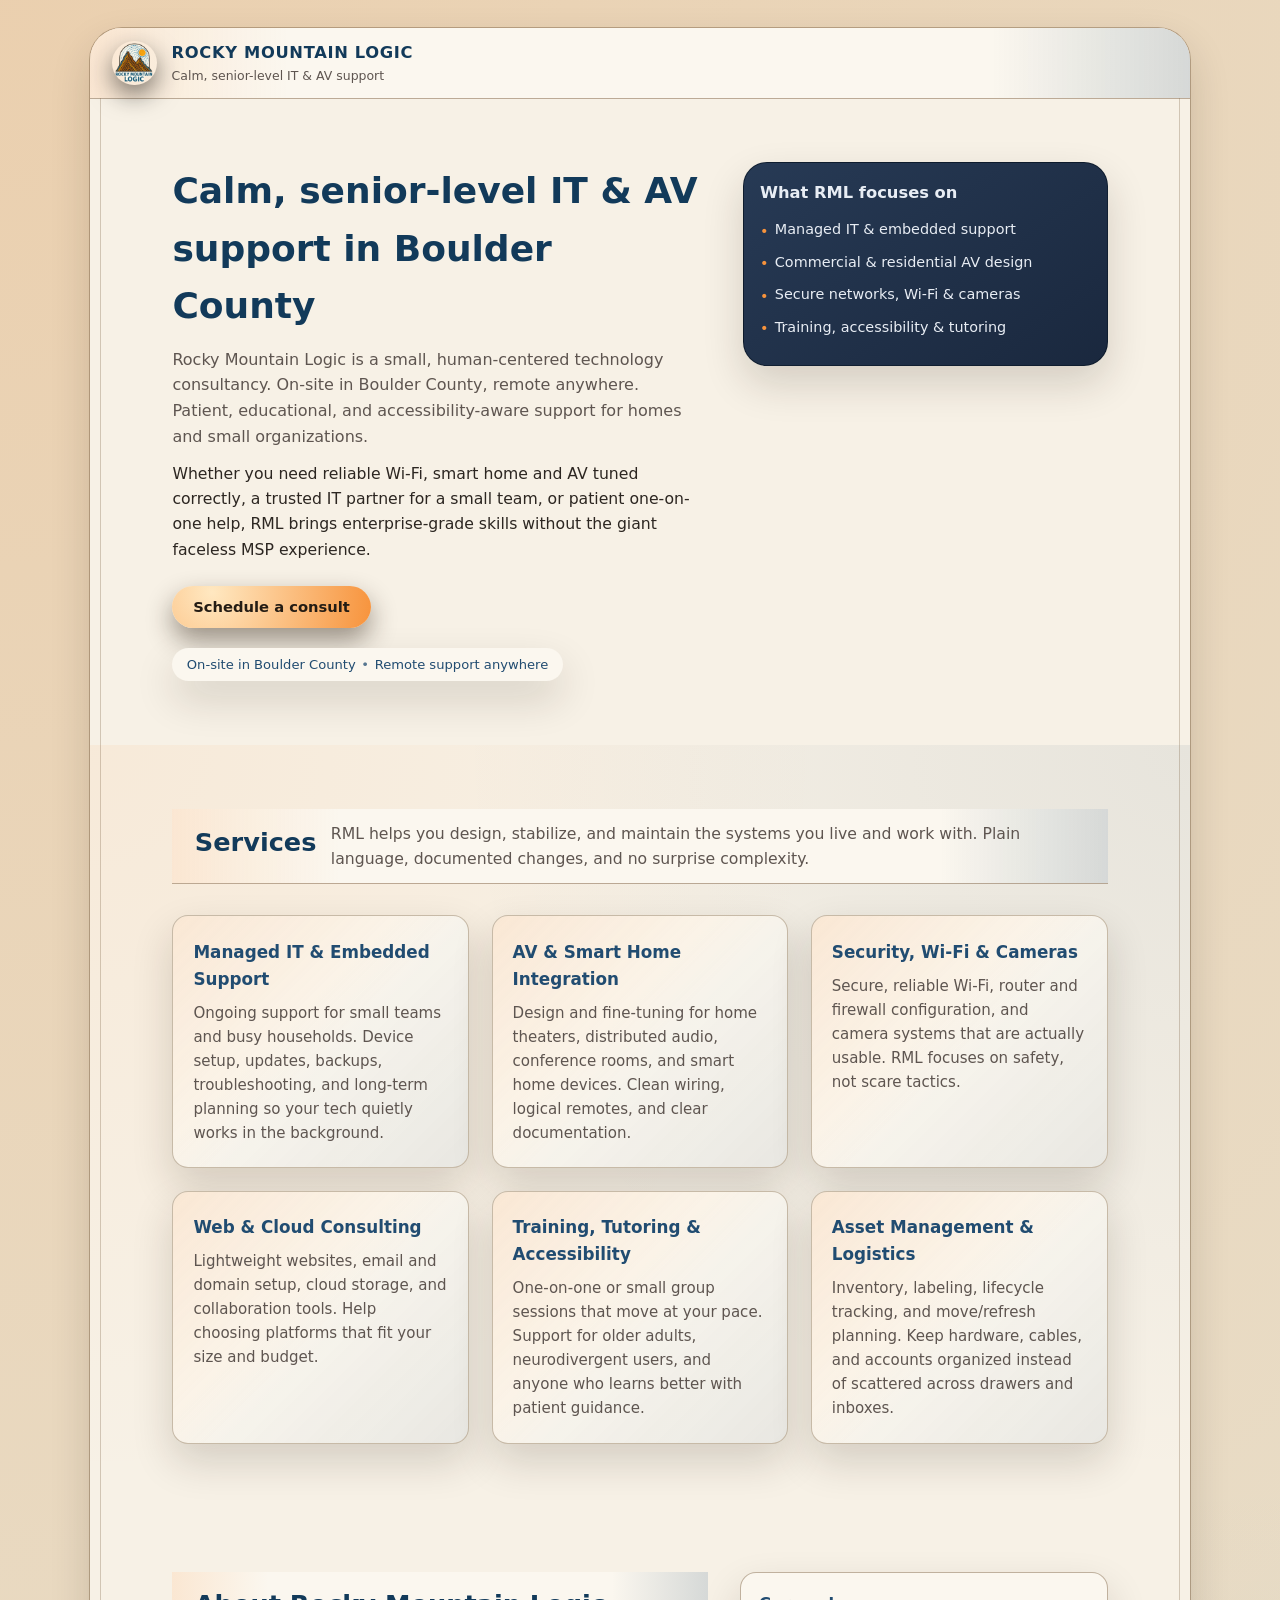
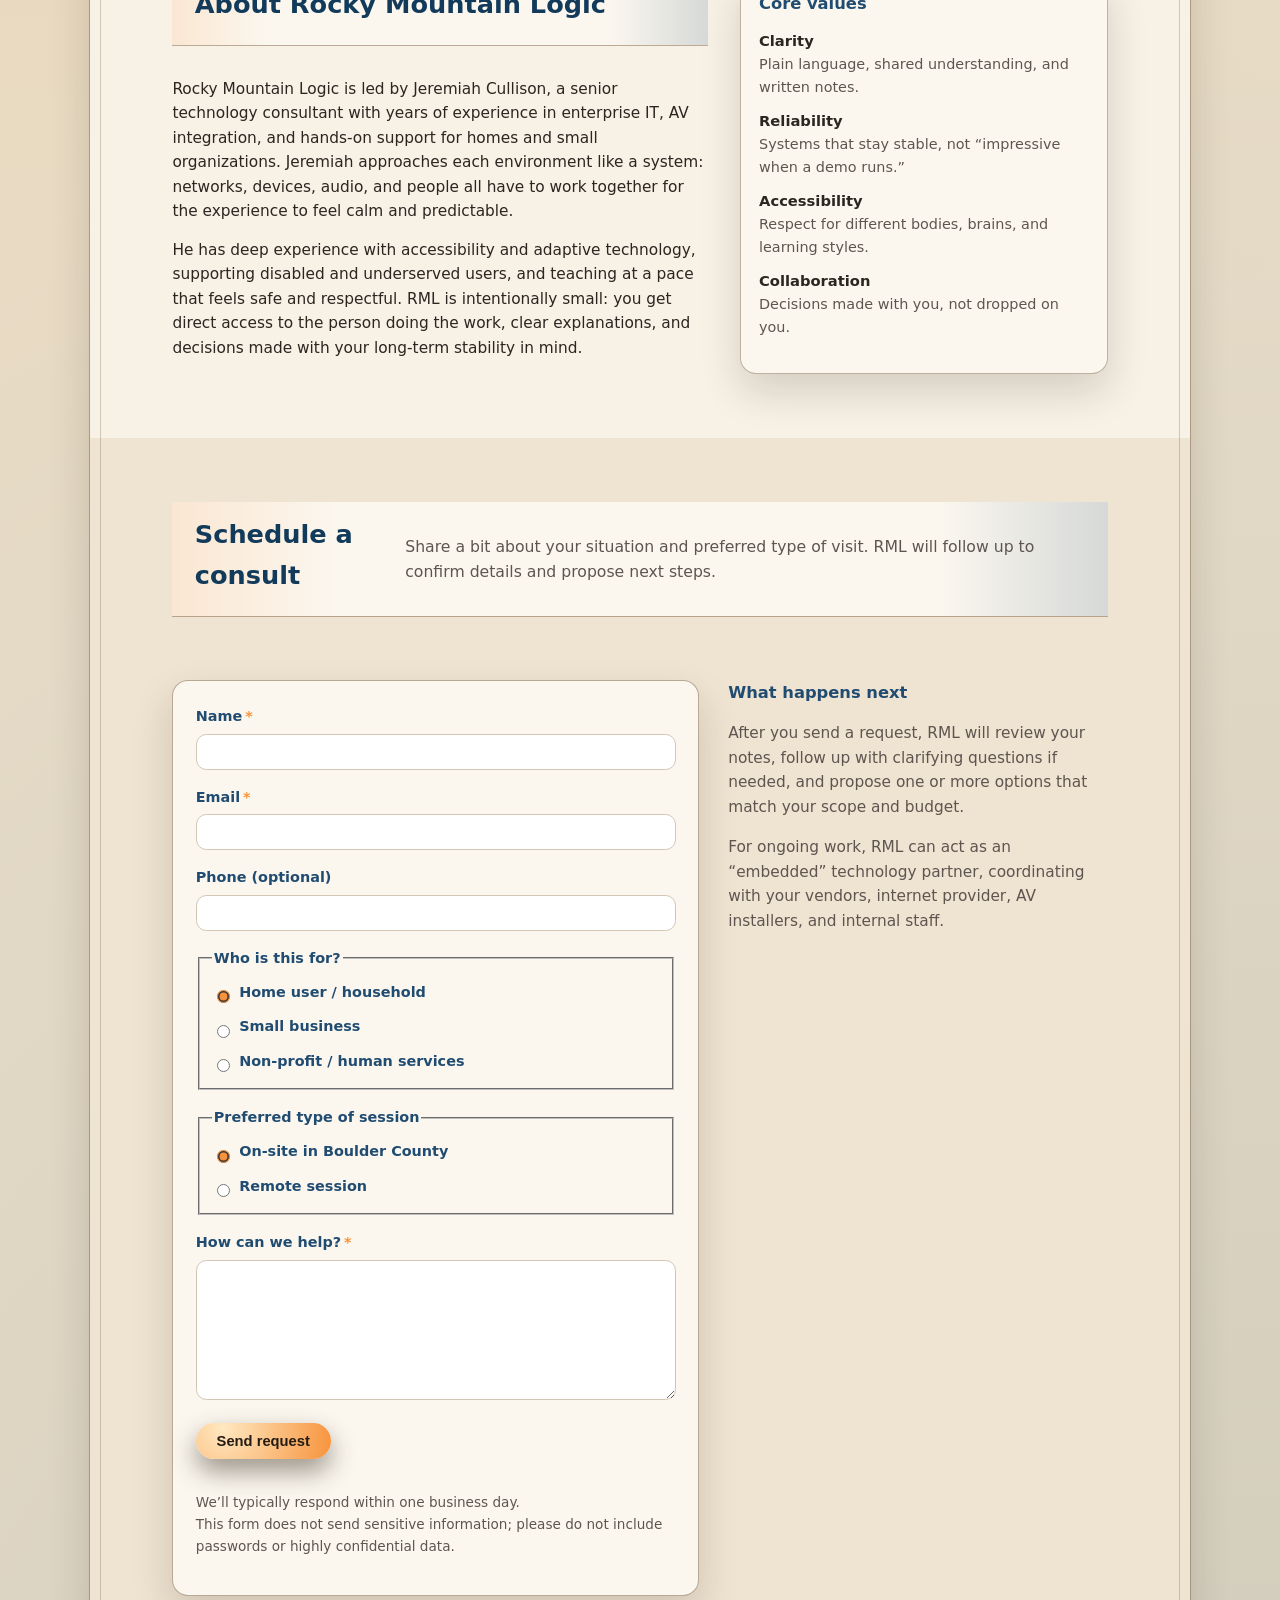
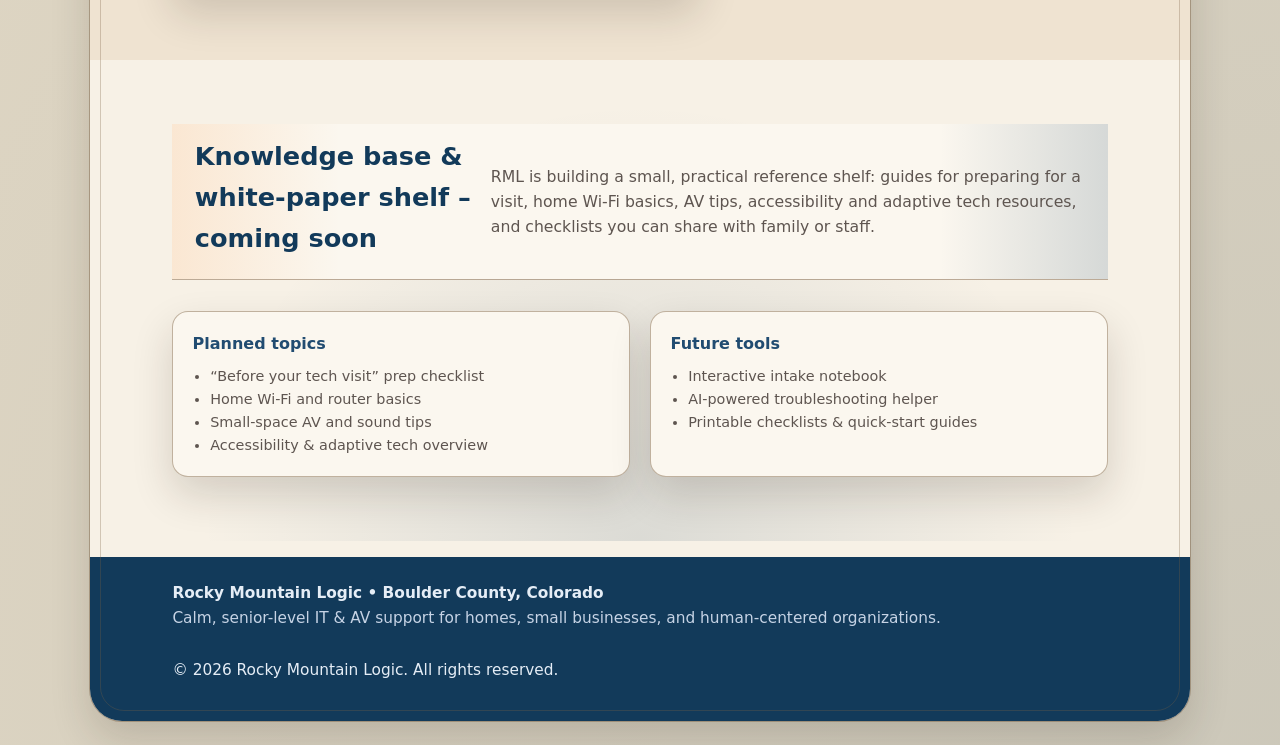
==== commit 3a5ee5f0: "Refactor index.html for improved structure and accessibility Refactor HTML structure for improved re" ====
--- a/index.html
+++ b/index.html
@@ -4,11 +4,15 @@
   <meta charset="UTF-8" />
   <meta name="viewport" content="width=device-width, initial-scale=1" />
   <title>Rocky Mountain Logic | Calm Senior-Level IT & AV Support</title>
-  <meta name="description" content="Rocky Mountain Logic provides calm, senior-level IT and AV consulting, on-site in Boulder County and remote everywhere. Managed IT, AV integration, cybersecurity, training, and accessibility-focused support." />
+  <meta
+    name="description"
+    content="Rocky Mountain Logic provides calm, senior-level IT and AV consulting, on-site in Boulder County and remote everywhere. Managed IT, AV integration, cybersecurity, training, and accessibility-focused support."
+  />
   <link rel="stylesheet" href="css/styles.css" />
 </head>
 <body>
-  <a class="skip-link" href="#main-content">Skip to main content</a>
+  <div class="page-frame">
+    <a class="skip-link" href="#main-content">Skip to main content</a>
 
     <header>
       <img
@@ -22,304 +26,484 @@
       </div>
     </header>
 
-
-  <main id="main-content">
-    <!-- HOME / HERO SECTION -->
-    <section id="home" class="section hero" aria-labelledby="hero-heading" tabindex="-1">
-      <div class="container hero-inner">
-        <div class="hero-copy">
-          <!-- HERO TEXT SAFE TO EDIT -->
-          <h1 id="hero-heading">Calm, senior-level IT &amp; AV support in Boulder County</h1>
-          <p class="hero-subtitle">
-            Rocky Mountain Logic is a small, human-centered technology consultancy. On-site in Boulder County, remote anywhere. Patient, educational, and accessibility-aware support for homes and small organizations.
-          </p>
-          <p class="hero-body">
-            Whether you need reliable Wi-Fi, smart home and AV tuned correctly, a trusted IT partner for a small team, or patient one-on-one help, RML brings enterprise-grade skills without the giant faceless MSP experience.
-          </p>
-
-          <div class="hero-actions">
-            <a class="btn btn-primary" href="#contact">Schedule a consult</a>
-            <!-- FUTURE: This secondary button could open an intake notebook / wizard -->
-            <!-- <button type="button" class="btn btn-secondary">Open intake notebook</button> -->
+    <main id="main-content">
+      <!-- HOME / HERO SECTION -->
+      <section
+        id="home"
+        class="section hero"
+        aria-labelledby="hero-heading"
+        tabindex="-1"
+      >
+        <div class="container hero-inner">
+          <div class="hero-copy">
+            <!-- HERO TEXT SAFE TO EDIT -->
+            <h1 id="hero-heading">
+              Calm, senior-level IT &amp; AV support in Boulder County
+            </h1>
+            <p class="hero-subtitle">
+              Rocky Mountain Logic is a small, human-centered technology
+              consultancy. On-site in Boulder County, remote anywhere. Patient,
+              educational, and accessibility-aware support for homes and small
+              organizations.
+            </p>
+            <p class="hero-body">
+              Whether you need reliable Wi-Fi, smart home and AV tuned
+              correctly, a trusted IT partner for a small team, or patient
+              one-on-one help, RML brings enterprise-grade skills without the
+              giant faceless MSP experience.
+            </p>
+
+            <div class="hero-actions">
+              <a class="btn btn-primary" href="#contact">Schedule a consult</a>
+              <!-- FUTURE: This secondary button could open an intake notebook / wizard -->
+              <!-- <button type="button" class="btn btn-secondary">Open intake notebook</button> -->
+            </div>
+
+            <div class="hero-strip" aria-label="Service locations">
+              <span>On-site in Boulder County</span>
+              <span class="hero-dot" aria-hidden="true">•</span>
+              <span>Remote support anywhere</span>
+            </div>
           </div>
 
-          <div class="hero-strip" aria-label="Service locations">
-            <span>On-site in Boulder County</span>
-            <span class="hero-dot" aria-hidden="true">•</span>
-            <span>Remote support anywhere</span>
-          </div>
-        </div>
-
-        <aside class="hero-aside" aria-label="At a glance">
-          <!-- SAFE TO EDIT BULLETS -->
-          <h2 class="hero-aside-heading">What RML focuses on</h2>
-          <ul class="hero-list">
-            <li>Managed IT & embedded support</li>
-            <li>Commercial & residential AV design</li>
-            <li>Secure networks, Wi-Fi & cameras</li>
-            <li>Training, accessibility & tutoring</li>
-          </ul>
-
-          <!-- FUTURE: AI CHAT WIDGET INJECTION POINT -->
-          <!-- 
-          TODO: Inject AI chat widget script here (e.g., custom LLM assistant).
-          The widget container can live inside this aside or below the hero.
-          -->
-        </aside>
-      </div>
-    </section>
-
-    <!-- SERVICES SECTION -->
-    <section id="services" class="section services" aria-labelledby="services-heading" tabindex="-1">
-      <div class="container">
-        <!-- SECTION TITLE TEXT SAFE TO EDIT -->
-        <header class="section-header">
-          <h2 id="services-heading">Services</h2>
-          <p class="section-intro">
-            RML helps you design, stabilize, and maintain the systems you live and work with. Plain language, documented changes, and no surprise complexity.
-          </p>
-        </header>
-
-        <div class="services-grid" aria-label="Service list">
-          <!-- SERVICE TILE: SAFE TO ADD/REMOVE/COPY -->
-          <article class="service-card">
-            <h3>Managed IT & Embedded Support</h3>
-            <p>
-              Ongoing support for small teams and busy households. Device setup, updates, backups, troubleshooting, and long-term planning so your tech quietly works in the background.
-            </p>
-          </article>
-
-          <article class="service-card">
-            <h3>AV & Smart Home Integration</h3>
-            <p>
-              Design and fine-tuning for home theaters, distributed audio, conference rooms, and smart home devices. Clean wiring, logical remotes, and clear documentation.
-            </p>
-          </article>
-
-          <article class="service-card">
-            <h3>Security, Wi-Fi & Cameras</h3>
-            <p>
-              Secure, reliable Wi-Fi, router and firewall configuration, and camera systems that are actually usable. RML focuses on safety, not scare tactics.
-            </p>
-          </article>
-
-          <article class="service-card">
-            <h3>Web & Cloud Consulting</h3>
-            <p>
-              Lightweight websites, email and domain setup, cloud storage, and collaboration tools. Help choosing platforms that fit your size and budget.
-            </p>
-          </article>
-
-          <article class="service-card">
-            <h3>Training, Tutoring & Accessibility</h3>
-            <p>
-              One-on-one or small group sessions that move at your pace. Support for older adults, neurodivergent users, and anyone who learns better with patient guidance.
-            </p>
-          </article>
-
-          <article class="service-card">
-            <h3>Asset Management & Logistics</h3>
-            <p>
-              Inventory, labeling, lifecycle tracking, and move/refresh planning. Keep hardware, cables, and accounts organized instead of scattered across drawers and inboxes.
-            </p>
-          </article>
-        </div>
-      </div>
-    </section>
-
-    <!-- ABOUT SECTION -->
-    <section id="about" class="section about" aria-labelledby="about-heading" tabindex="-1">
-      <div class="container about-inner">
-        <div class="about-main">
-          <!-- BIO TEXT SAFE TO EDIT -->
-          <header class="section-header">
-            <h2 id="about-heading">About Rocky Mountain Logic</h2>
-          </header>
-          <p>
-            Rocky Mountain Logic is led by Jeremiah Cullison, a senior technology consultant with years of experience in enterprise IT, AV integration, and hands-on support for homes and small organizations.
-            Jeremiah approaches each environment like a system: networks, devices, audio, and people all have to work together for the experience to feel calm and predictable.
-          </p>
-          <p>
-            He has deep experience with accessibility and adaptive technology, supporting disabled and underserved users, and teaching at a pace that feels safe and respectful. RML is intentionally small:
-            you get direct access to the person doing the work, clear explanations, and decisions made with your long-term stability in mind.
-          </p>
-        </div>
-
-        <aside class="about-aside" aria-label="Core values">
-          <!-- VALUES LIST SAFE TO EDIT -->
-          <h3>Core values</h3>
-          <ul class="values-list">
-            <li><span class="value-label">Clarity</span><span class="value-desc">Plain language, shared understanding, and written notes.</span></li>
-            <li><span class="value-label">Reliability</span><span class="value-desc">Systems that stay stable, not “impressive when a demo runs.”</span></li>
-            <li><span class="value-label">Accessibility</span><span class="value-desc">Respect for different bodies, brains, and learning styles.</span></li>
-            <li><span class="value-label">Collaboration</span><span class="value-desc">Decisions made with you, not dropped on you.</span></li>
-          </ul>
-        </aside>
-      </div>
-    </section>
-
-    <!-- CONTACT / SIMPLE SCHEDULING SECTION -->
-    <section id="contact" class="section contact" aria-labelledby="contact-heading" tabindex="-1">
-      <div class="container contact-inner">
-        <header class="section-header">
-          <!-- CONTACT TEXT SAFE TO EDIT -->
-          <h2 id="contact-heading">Schedule a consult</h2>
-          <p class="section-intro">
-            Share a bit about your situation and preferred type of visit. RML will follow up to confirm details and propose next steps.
-          </p>
-        </header>
-
-        <div class="contact-layout">
-          <form id="contact-form" class="contact-form" action="#" method="post" novalidate>
-            <!--
-              NOTE:
-              This form currently uses client-side handling only.
-              Future integration options:
-              - Formspree or similar form service
-              - Cloudflare Workers or Pages Functions
-              - Custom backend / API endpoint
-            -->
-
-            <div class="field-group">
-              <label for="name">Name<span class="required-indicator" aria-hidden="true">*</span></label>
-              <input type="text" id="name" name="name" required autocomplete="name" />
-            </div>
-
-            <div class="field-group">
-              <label for="email">Email<span class="required-indicator" aria-hidden="true">*</span></label>
-              <input type="email" id="email" name="email" required autocomplete="email" />
-            </div>
-
-            <div class="field-group">
-              <label for="phone">Phone (optional)</label>
-              <input type="tel" id="phone" name="phone" autocomplete="tel" />
-            </div>
-
-            <fieldset class="field-group">
-              <legend>Who is this for?</legend>
-              <!-- SAFE TO EDIT OPTIONS -->
-              <div class="choice-group">
-                <div class="choice-item">
-                  <input type="radio" id="client-type-home" name="clientType" value="home-user" checked />
-                  <label for="client-type-home">Home user / household</label>
-                </div>
-                <div class="choice-item">
-                  <input type="radio" id="client-type-small-biz" name="clientType" value="small-business" />
-                  <label for="client-type-small-biz">Small business</label>
-                </div>
-                <div class="choice-item">
-                  <input type="radio" id="client-type-nonprofit" name="clientType" value="nonprofit" />
-                  <label for="client-type-nonprofit">Non-profit / human services</label>
-                </div>
-              </div>
-            </fieldset>
-
-            <fieldset class="field-group">
-              <legend>Preferred type of session</legend>
-              <div class="choice-group">
-                <div class="choice-item">
-                  <input type="radio" id="session-onsite" name="sessionType" value="onsite" checked />
-                  <label for="session-onsite">On-site in Boulder County</label>
-                </div>
-                <div class="choice-item">
-                  <input type="radio" id="session-remote" name="sessionType" value="remote" />
-                  <label for="session-remote">Remote session</label>
-                </div>
-              </div>
-            </fieldset>
-
-            <div class="field-group">
-              <label for="message">How can we help?<span class="required-indicator" aria-hidden="true">*</span></label>
-              <textarea id="message" name="message" rows="5" required></textarea>
-            </div>
-
-            <button type="submit" class="btn btn-primary">Send request</button>
-
-            <p id="form-status" class="form-status" role="status" aria-live="polite"></p>
-
-            <p class="contact-note">
-              We’ll typically respond within one business day.<br />
-              This form does not send sensitive information; please do not include passwords or highly confidential data.
-            </p>
-          </form>
-
-          <aside class="contact-aside" aria-label="Alternative contact and future tools">
-            <!-- SIDE TEXT SAFE TO EDIT -->
-            <h3>What happens next</h3>
-            <p>
-              After you send a request, RML will review your notes, follow up with clarifying questions if needed, and propose one or more options that match your scope and budget.
-            </p>
-            <p>
-              For ongoing work, RML can act as an “embedded” technology partner, coordinating with your vendors, internet provider, AV installers, and internal staff.
-            </p>
-
-            <!-- FUTURE: SCHEDULING / CALENDLY EMBED -->
-            <!--
-              TODO: Embed scheduling widget (e.g., Calendly or Cal.com) here.
-              Example:
-              <div id="scheduling-embed"></div>
-              <script src="https://calendly.com/..." async></script>
+          <aside class="hero-aside" aria-label="At a glance">
+            <!-- SAFE TO EDIT BULLETS -->
+            <h2 class="hero-aside-heading">What RML focuses on</h2>
+            <ul class="hero-list">
+              <li>Managed IT &amp; embedded support</li>
+              <li>Commercial &amp; residential AV design</li>
+              <li>Secure networks, Wi-Fi &amp; cameras</li>
+              <li>Training, accessibility &amp; tutoring</li>
+            </ul>
+
+            <!-- FUTURE: AI CHAT WIDGET INJECTION POINT -->
+            <!-- 
+            TODO: Inject AI chat widget script here (e.g., custom LLM assistant).
+            The widget container can live inside this aside or below the hero.
             -->
           </aside>
         </div>
+      </section>
+
+      <!-- SERVICES SECTION -->
+      <section
+        id="services"
+        class="section services"
+        aria-labelledby="services-heading"
+        tabindex="-1"
+      >
+        <div class="container">
+          <!-- SECTION TITLE TEXT SAFE TO EDIT -->
+          <header class="section-header">
+            <h2 id="services-heading">Services</h2>
+            <p class="section-intro">
+              RML helps you design, stabilize, and maintain the systems you live
+              and work with. Plain language, documented changes, and no surprise
+              complexity.
+            </p>
+          </header>
+
+          <div class="services-grid" aria-label="Service list">
+            <!-- SERVICE TILE: SAFE TO ADD/REMOVE/COPY -->
+            <article class="service-card">
+              <h3>Managed IT &amp; Embedded Support</h3>
+              <p>
+                Ongoing support for small teams and busy households. Device
+                setup, updates, backups, troubleshooting, and long-term planning
+                so your tech quietly works in the background.
+              </p>
+            </article>
+
+            <article class="service-card">
+              <h3>AV &amp; Smart Home Integration</h3>
+              <p>
+                Design and fine-tuning for home theaters, distributed audio,
+                conference rooms, and smart home devices. Clean wiring, logical
+                remotes, and clear documentation.
+              </p>
+            </article>
+
+            <article class="service-card">
+              <h3>Security, Wi-Fi &amp; Cameras</h3>
+              <p>
+                Secure, reliable Wi-Fi, router and firewall configuration, and
+                camera systems that are actually usable. RML focuses on safety,
+                not scare tactics.
+              </p>
+            </article>
+
+            <article class="service-card">
+              <h3>Web &amp; Cloud Consulting</h3>
+              <p>
+                Lightweight websites, email and domain setup, cloud storage, and
+                collaboration tools. Help choosing platforms that fit your size
+                and budget.
+              </p>
+            </article>
+
+            <article class="service-card">
+              <h3>Training, Tutoring &amp; Accessibility</h3>
+              <p>
+                One-on-one or small group sessions that move at your pace.
+                Support for older adults, neurodivergent users, and anyone who
+                learns better with patient guidance.
+              </p>
+            </article>
+
+            <article class="service-card">
+              <h3>Asset Management &amp; Logistics</h3>
+              <p>
+                Inventory, labeling, lifecycle tracking, and move/refresh
+                planning. Keep hardware, cables, and accounts organized instead
+                of scattered across drawers and inboxes.
+              </p>
+            </article>
+          </div>
+        </div>
+      </section>
+
+      <!-- ABOUT SECTION -->
+      <section
+        id="about"
+        class="section about"
+        aria-labelledby="about-heading"
+        tabindex="-1"
+      >
+        <div class="container about-inner">
+          <div class="about-main">
+            <!-- BIO TEXT SAFE TO EDIT -->
+            <header class="section-header">
+              <h2 id="about-heading">About Rocky Mountain Logic</h2>
+            </header>
+            <p>
+              Rocky Mountain Logic is led by Jeremiah Cullison, a senior
+              technology consultant with years of experience in enterprise IT,
+              AV integration, and hands-on support for homes and small
+              organizations. Jeremiah approaches each environment like a system:
+              networks, devices, audio, and people all have to work together for
+              the experience to feel calm and predictable.
+            </p>
+            <p>
+              He has deep experience with accessibility and adaptive technology,
+              supporting disabled and underserved users, and teaching at a pace
+              that feels safe and respectful. RML is intentionally small: you
+              get direct access to the person doing the work, clear
+              explanations, and decisions made with your long-term stability in
+              mind.
+            </p>
+          </div>
+
+          <aside class="about-aside" aria-label="Core values">
+            <!-- VALUES LIST SAFE TO EDIT -->
+            <h3>Core values</h3>
+            <ul class="values-list">
+              <li>
+                <span class="value-label">Clarity</span
+                ><span class="value-desc"
+                  >Plain language, shared understanding, and written
+                  notes.</span
+                >
+              </li>
+              <li>
+                <span class="value-label">Reliability</span
+                ><span class="value-desc"
+                  >Systems that stay stable, not “impressive when a demo
+                  runs.”</span
+                >
+              </li>
+              <li>
+                <span class="value-label">Accessibility</span
+                ><span class="value-desc"
+                  >Respect for different bodies, brains, and learning
+                  styles.</span
+                >
+              </li>
+              <li>
+                <span class="value-label">Collaboration</span
+                ><span class="value-desc"
+                  >Decisions made with you, not dropped on you.</span
+                >
+              </li>
+            </ul>
+          </aside>
+        </div>
+      </section>
+
+      <!-- CONTACT / SIMPLE SCHEDULING SECTION -->
+      <section
+        id="contact"
+        class="section contact"
+        aria-labelledby="contact-heading"
+        tabindex="-1"
+      >
+        <div class="container contact-inner">
+          <header class="section-header">
+            <!-- CONTACT TEXT SAFE TO EDIT -->
+            <h2 id="contact-heading">Schedule a consult</h2>
+            <p class="section-intro">
+              Share a bit about your situation and preferred type of visit. RML
+              will follow up to confirm details and propose next steps.
+            </p>
+          </header>
+
+          <div class="contact-layout">
+            <form
+              id="contact-form"
+              class="contact-form"
+              action="#"
+              method="post"
+              novalidate
+            >
+              <!--
+                NOTE:
+                This form currently uses client-side handling only.
+                Future integration options:
+                - Formspree or similar form service
+                - Cloudflare Workers or Pages Functions
+                - Custom backend / API endpoint
+              -->
+
+              <div class="field-group">
+                <label for="name"
+                  >Name<span
+                    class="required-indicator"
+                    aria-hidden="true"
+                    >*</span
+                  ></label
+                >
+                <input
+                  type="text"
+                  id="name"
+                  name="name"
+                  required
+                  autocomplete="name"
+                />
+              </div>
+
+              <div class="field-group">
+                <label for="email"
+                  >Email<span
+                    class="required-indicator"
+                    aria-hidden="true"
+                    >*</span
+                  ></label
+                >
+                <input
+                  type="email"
+                  id="email"
+                  name="email"
+                  required
+                  autocomplete="email"
+                />
+              </div>
+
+              <div class="field-group">
+                <label for="phone">Phone (optional)</label>
+                <input
+                  type="tel"
+                  id="phone"
+                  name="phone"
+                  autocomplete="tel"
+                />
+              </div>
+
+              <fieldset class="field-group">
+                <legend>Who is this for?</legend>
+                <!-- SAFE TO EDIT OPTIONS -->
+                <div class="choice-group">
+                  <div class="choice-item">
+                    <input
+                      type="radio"
+                      id="client-type-home"
+                      name="clientType"
+                      value="home-user"
+                      checked
+                    />
+                    <label for="client-type-home">Home user / household</label>
+                  </div>
+                  <div class="choice-item">
+                    <input
+                      type="radio"
+                      id="client-type-small-biz"
+                      name="clientType"
+                      value="small-business"
+                    />
+                    <label for="client-type-small-biz">Small business</label>
+                  </div>
+                  <div class="choice-item">
+                    <input
+                      type="radio"
+                      id="client-type-nonprofit"
+                      name="clientType"
+                      value="nonprofit"
+                    />
+                    <label for="client-type-nonprofit"
+                      >Non-profit / human services</label
+                    >
+                  </div>
+                </div>
+              </fieldset>
+
+              <fieldset class="field-group">
+                <legend>Preferred type of session</legend>
+                <div class="choice-group">
+                  <div class="choice-item">
+                    <input
+                      type="radio"
+                      id="session-onsite"
+                      name="sessionType"
+                      value="onsite"
+                      checked
+                    />
+                    <label for="session-onsite">On-site in Boulder County</label>
+                  </div>
+                  <div class="choice-item">
+                    <input
+                      type="radio"
+                      id="session-remote"
+                      name="sessionType"
+                      value="remote"
+                    />
+                    <label for="session-remote">Remote session</label>
+                  </div>
+                </div>
+              </fieldset>
+
+              <div class="field-group">
+                <label for="message"
+                  >How can we help?<span
+                    class="required-indicator"
+                    aria-hidden="true"
+                    >*</span
+                  ></label
+                >
+                <textarea
+                  id="message"
+                  name="message"
+                  rows="5"
+                  required
+                ></textarea>
+              </div>
+
+              <button type="submit" class="btn btn-primary">
+                Send request
+              </button>
+
+              <p
+                id="form-status"
+                class="form-status"
+                role="status"
+                aria-live="polite"
+              ></p>
+
+              <p class="contact-note">
+                We’ll typically respond within one business day.<br />
+                This form does not send sensitive information; please do not
+                include passwords or highly confidential data.
+              </p>
+            </form>
+
+            <aside
+              class="contact-aside"
+              aria-label="Alternative contact and future tools"
+            >
+              <!-- SIDE TEXT SAFE TO EDIT -->
+              <h3>What happens next</h3>
+              <p>
+                After you send a request, RML will review your notes, follow up
+                with clarifying questions if needed, and propose one or more
+                options that match your scope and budget.
+              </p>
+              <p>
+                For ongoing work, RML can act as an “embedded” technology
+                partner, coordinating with your vendors, internet provider, AV
+                installers, and internal staff.
+              </p>
+
+              <!-- FUTURE: SCHEDULING / CALENDLY EMBED -->
+              <!--
+                TODO: Embed scheduling widget (e.g., Calendly or Cal.com) here.
+                Example:
+                <div id="scheduling-embed"></div>
+                <script src="https://calendly.com/..." async></script>
+              -->
+            </aside>
+          </div>
+        </div>
+      </section>
+
+      <!-- KNOWLEDGE BASE COMING SOON -->
+      <section
+        id="knowledge-base"
+        class="section knowledge-base"
+        aria-labelledby="kb-heading"
+        tabindex="-1"
+      >
+        <div class="container">
+          <header class="section-header">
+            <!-- KB TEXT SAFE TO EDIT -->
+            <h2 id="kb-heading">
+              Knowledge base &amp; white-paper shelf – coming soon
+            </h2>
+            <p class="section-intro">
+              RML is building a small, practical reference shelf: guides for
+              preparing for a visit, home Wi-Fi basics, AV tips, accessibility
+              and adaptive tech resources, and checklists you can share with
+              family or staff.
+            </p>
+          </header>
+
+          <div class="kb-cards">
+            <article class="kb-card">
+              <h3>Planned topics</h3>
+              <ul>
+                <li>“Before your tech visit” prep checklist</li>
+                <li>Home Wi-Fi and router basics</li>
+                <li>Small-space AV and sound tips</li>
+                <li>Accessibility &amp; adaptive tech overview</li>
+              </ul>
+            </article>
+
+            <article class="kb-card">
+              <h3>Future tools</h3>
+              <ul>
+                <li>Interactive intake notebook</li>
+                <li>AI-powered troubleshooting helper</li>
+                <li>Printable checklists &amp; quick-start guides</li>
+              </ul>
+            </article>
+          </div>
+
+          <!-- FUTURE: INTAKE NOTEBOOK ENTRY POINT -->
+          <!--
+            TODO: Add “Open notebook” button and route it to a future app flow.
+            This can mount a SPA or a dedicated intake subpage.
+          -->
+        </div>
+      </section>
+    </main>
+
+    <footer class="site-footer">
+      <div class="container footer-inner">
+        <!-- FOOTER TEXT SAFE TO EDIT -->
+        <div class="footer-main">
+          <p class="footer-brand">
+            Rocky Mountain Logic &bull; Boulder County, Colorado
+          </p>
+          <p class="footer-copy">
+            Calm, senior-level IT &amp; AV support for homes, small businesses,
+            and human-centered organizations.
+          </p>
+        </div>
+        <div class="footer-meta">
+          <p>
+            &copy; <span id="year"></span> Rocky Mountain Logic. All rights
+            reserved.
+          </p>
+        </div>
       </div>
-    </section>
-
-    <!-- KNOWLEDGE BASE COMING SOON -->
-    <section id="knowledge-base" class="section knowledge-base" aria-labelledby="kb-heading" tabindex="-1">
-      <div class="container">
-        <header class="section-header">
-          <!-- KB TEXT SAFE TO EDIT -->
-          <h2 id="kb-heading">Knowledge base &amp; white-paper shelf – coming soon</h2>
-          <p class="section-intro">
-            RML is building a small, practical reference shelf: guides for preparing for a visit, home Wi-Fi basics, AV tips, accessibility and adaptive tech resources, and checklists you can share with family or staff.
-          </p>
-        </header>
-
-        <div class="kb-cards">
-          <article class="kb-card">
-            <h3>Planned topics</h3>
-            <ul>
-              <li>“Before your tech visit” prep checklist</li>
-              <li>Home Wi-Fi and router basics</li>
-              <li>Small-space AV and sound tips</li>
-              <li>Accessibility &amp; adaptive tech overview</li>
-            </ul>
-          </article>
-
-          <article class="kb-card">
-            <h3>Future tools</h3>
-            <ul>
-              <li>Interactive intake notebook</li>
-              <li>AI-powered troubleshooting helper</li>
-              <li>Printable checklists &amp; quick-start guides</li>
-            </ul>
-          </article>
-        </div>
-
-        <!-- FUTURE: INTAKE NOTEBOOK ENTRY POINT -->
-        <!--
-          TODO: Add “Open notebook” button and route it to a future app flow.
-          This can mount a SPA or a dedicated intake subpage.
-        -->
-      </div>
-    </section>
-  </main>
-
-  <footer class="site-footer">
-    <div class="container footer-inner">
-      <!-- FOOTER TEXT SAFE TO EDIT -->
-      <div class="footer-main">
-        <p class="footer-brand">Rocky Mountain Logic &bull; Boulder County, Colorado</p>
-        <p class="footer-copy">
-          Calm, senior-level IT &amp; AV support for homes, small businesses, and human-centered organizations.
-        </p>
-      </div>
-      <div class="footer-meta">
-        <p>&copy; <span id="year"></span> Rocky Mountain Logic. All rights reserved.</p>
-      </div>
-    </div>
-  </footer>
+    </footer>
+  </div>
 
   <!-- FUTURE: GLOBAL CHAT WIDGET / ANALYTICS SCRIPTS -->
   <!--
--- a/css/styles.css
+++ b/css/styles.css
@@ -128,9 +128,9 @@
   font-size: 0.98rem;
 }
 
-/* HEADER & NAV ------------------------------------------------------------ */
-
-.site-header {
+/* HEADER (BARE <header> TAG VERSION) -------------------------------------- */
+
+header {
   background: linear-gradient(
       90deg,
       rgba(247, 147, 60, 0.16),
@@ -143,44 +143,27 @@
   top: 0;
   z-index: 50;
   box-shadow: 0 1px 0 rgba(140, 113, 86, 0.55);
-}
-
-.header-inner {
+  padding: 0.75rem 1.4rem;
   display: flex;
   align-items: center;
-  justify-content: space-between;
-  padding: 0.75rem 1.25rem;
-  gap: 1rem;
-}
-
-.logo {
-  display: flex;
-  align-items: center;
-  gap: 0.75rem;
-}
-
-.logo-mark-wrap {
+  gap: 0.9rem;
+}
+
+header .logo-img {
   width: 2.8rem;
   height: 2.8rem;
   border-radius: 999px;
-  overflow: hidden;
   box-shadow: 0 10px 24px rgba(28, 26, 21, 0.55);
-  background: radial-gradient(circle at 20% 20%, #f8c27a, #7c522a);
-}
-
-.logo-img {
-  width: 100%;
-  height: 100%;
   object-fit: cover;
-  display: block;
-}
-
-.logo-text-group {
+  flex-shrink: 0;
+}
+
+.brand-lines {
   display: flex;
   flex-direction: column;
 }
 
-.logo-text {
+.brand-name {
   font-weight: 600;
   font-size: 1.02rem;
   letter-spacing: 0.04em;
@@ -188,30 +171,9 @@
   color: var(--rml-blue);
 }
 
-.logo-subtitle {
+.brand-tagline {
   font-size: 0.78rem;
   color: var(--rml-text-muted);
-}
-
-.site-nav .nav-list {
-  list-style: none;
-  display: flex;
-  gap: 0.9rem;
-  padding: 0;
-  margin: 0;
-  font-size: 0.88rem;
-}
-
-.site-nav a {
-  text-decoration: none;
-  color: var(--rml-text-muted);
-  padding: 0.35rem 0.8rem;
-  border-radius: var(--rml-radius-pill);
-}
-
-.site-nav a:hover {
-  background-color: rgba(118, 98, 70, 0.1);
-  color: var(--rml-blue);
 }
 
 /* HOME HERO STYLES -------------------------------------------------------- */
@@ -307,7 +269,8 @@
   background: linear-gradient(to right, #f3e7d8, #f7f1e6);
 }
 
-.hero-aside-card {
+/* Match current <aside class="hero-aside"> in your HTML */
+.hero-aside {
   padding: 1.05rem 1rem;
   border-radius: var(--rml-radius-lg);
   background: linear-gradient(145deg, #273a55, #1a283e);
@@ -633,6 +596,40 @@
   color: var(--rml-text-muted);
 }
 
+/* SOFT ART OVERLAYS / IMAGERY ------------------------------------------- */
+
+/* For inline art cards (e.g., around KB or hero visuals) */
+.art-soft {
+  border-radius: var(--rml-radius-lg);
+  overflow: hidden;
+  background-color: #f3e7d8;
+  box-shadow: var(--rml-shadow-soft);
+  border: 1px solid rgba(120, 92, 58, 0.55);
+}
+
+.art-soft img {
+  display: block;
+  width: 100%;
+  height: auto;
+  opacity: 0.32;              /* translucent by default */
+  mix-blend-mode: multiply;   /* “colored pencil on paper” effect */
+}
+
+/* For very faint background accents behind content */
+.art-ghost {
+  position: absolute;
+  inset: 0;
+  pointer-events: none;
+  opacity: 0.12;
+  mix-blend-mode: multiply;
+}
+
+.art-ghost img {
+  width: 130%;
+  max-width: none;
+  transform: translate(-10%, -5%);
+}
+
 /* FOOTER ------------------------------------------------------------------ */
 
 .site-footer {
@@ -711,14 +708,6 @@
     font-size: 2.25rem;
   }
 
-  .header-inner {
-    padding: 0.8rem 0;
-  }
-
-  .site-nav .nav-list {
-    gap: 1.1rem;
-  }
-
   .services-grid {
     grid-template-columns: repeat(3, minmax(0, 1fr));
   }
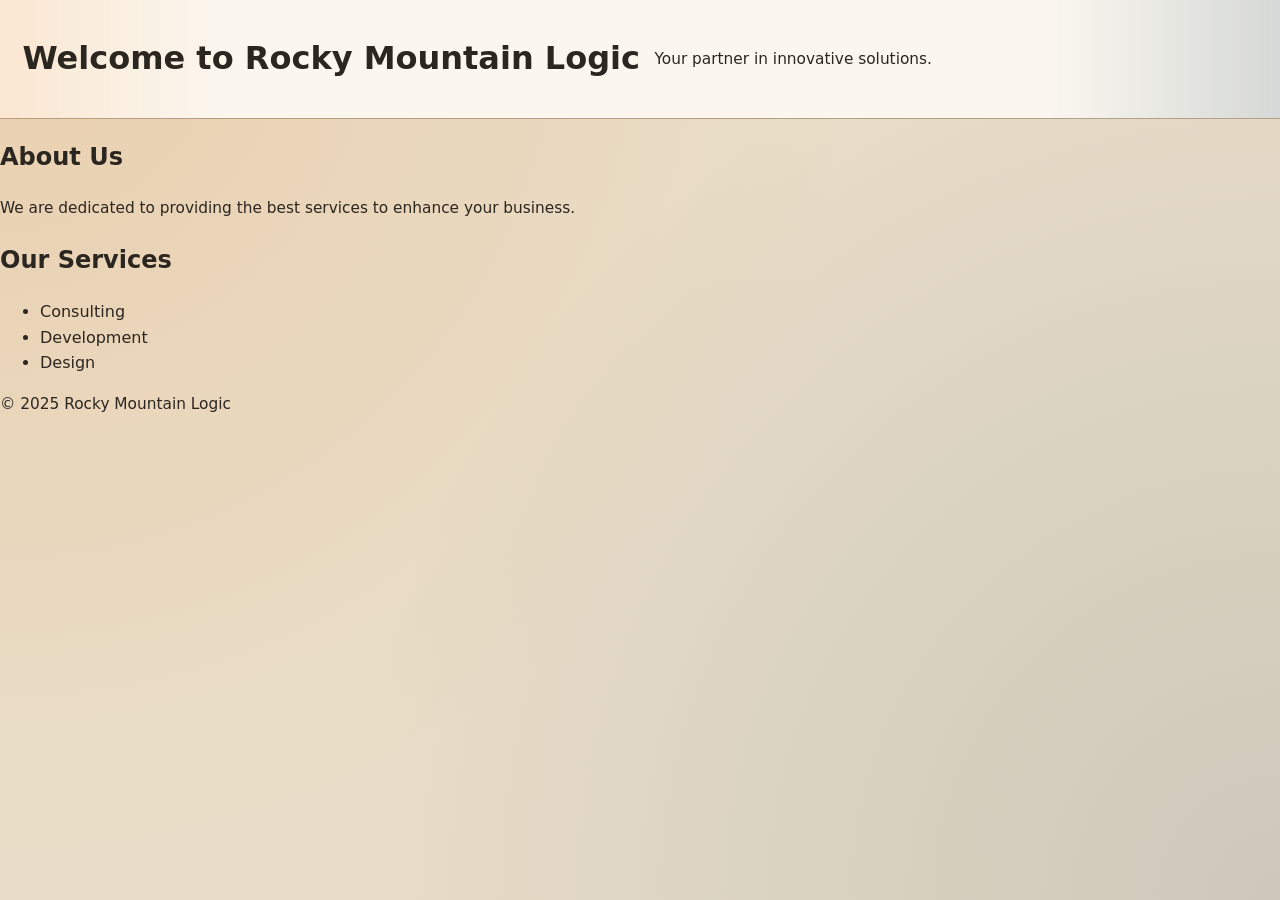
==== commit e507431f: "Redesign landing page and styles: new 'poster on warm paper' layout for Rocky Mountain Logic site" ====
--- a/index.html
+++ b/index.html
@@ -1,516 +1,32 @@
 <!DOCTYPE html>
 <html lang="en">
 <head>
-  <meta charset="UTF-8" />
-  <meta name="viewport" content="width=device-width, initial-scale=1" />
-  <title>Rocky Mountain Logic | Calm Senior-Level IT & AV Support</title>
-  <meta
-    name="description"
-    content="Rocky Mountain Logic provides calm, senior-level IT and AV consulting, on-site in Boulder County and remote everywhere. Managed IT, AV integration, cybersecurity, training, and accessibility-focused support."
-  />
-  <link rel="stylesheet" href="css/styles.css" />
+    <meta charset="UTF-8">
+    <meta name="viewport" content="width=device-width, initial-scale=1.0">
+    <title>Rocky Mountain Logic</title>
+    <link rel="stylesheet" href="css/styles.css">
 </head>
 <body>
-  <div class="page-frame">
-    <a class="skip-link" href="#main-content">Skip to main content</a>
-
     <header>
-      <img
-        src="img/rml-logo-color-256.png"
-        alt="Rocky Mountain Logic logo"
-        class="logo-img"
-      />
-      <div class="brand-lines">
-        <div class="brand-name">Rocky Mountain Logic</div>
-        <div class="brand-tagline">Calm, senior-level IT &amp; AV support</div>
-      </div>
+        <h1>Welcome to Rocky Mountain Logic</h1>
+        <p>Your partner in innovative solutions.</p>
     </header>
-
-    <main id="main-content">
-      <!-- HOME / HERO SECTION -->
-      <section
-        id="home"
-        class="section hero"
-        aria-labelledby="hero-heading"
-        tabindex="-1"
-      >
-        <div class="container hero-inner">
-          <div class="hero-copy">
-            <!-- HERO TEXT SAFE TO EDIT -->
-            <h1 id="hero-heading">
-              Calm, senior-level IT &amp; AV support in Boulder County
-            </h1>
-            <p class="hero-subtitle">
-              Rocky Mountain Logic is a small, human-centered technology
-              consultancy. On-site in Boulder County, remote anywhere. Patient,
-              educational, and accessibility-aware support for homes and small
-              organizations.
-            </p>
-            <p class="hero-body">
-              Whether you need reliable Wi-Fi, smart home and AV tuned
-              correctly, a trusted IT partner for a small team, or patient
-              one-on-one help, RML brings enterprise-grade skills without the
-              giant faceless MSP experience.
-            </p>
-
-            <div class="hero-actions">
-              <a class="btn btn-primary" href="#contact">Schedule a consult</a>
-              <!-- FUTURE: This secondary button could open an intake notebook / wizard -->
-              <!-- <button type="button" class="btn btn-secondary">Open intake notebook</button> -->
-            </div>
-
-            <div class="hero-strip" aria-label="Service locations">
-              <span>On-site in Boulder County</span>
-              <span class="hero-dot" aria-hidden="true">•</span>
-              <span>Remote support anywhere</span>
-            </div>
-          </div>
-
-          <aside class="hero-aside" aria-label="At a glance">
-            <!-- SAFE TO EDIT BULLETS -->
-            <h2 class="hero-aside-heading">What RML focuses on</h2>
-            <ul class="hero-list">
-              <li>Managed IT &amp; embedded support</li>
-              <li>Commercial &amp; residential AV design</li>
-              <li>Secure networks, Wi-Fi &amp; cameras</li>
-              <li>Training, accessibility &amp; tutoring</li>
+    <main>
+        <section>
+            <h2>About Us</h2>
+            <p>We are dedicated to providing the best services to enhance your business.</p>
+        </section>
+        <section>
+            <h2>Our Services</h2>
+            <ul>
+                <li>Consulting</li>
+                <li>Development</li>
+                <li>Design</li>
             </ul>
-
-            <!-- FUTURE: AI CHAT WIDGET INJECTION POINT -->
-            <!-- 
-            TODO: Inject AI chat widget script here (e.g., custom LLM assistant).
-            The widget container can live inside this aside or below the hero.
-            -->
-          </aside>
-        </div>
-      </section>
-
-      <!-- SERVICES SECTION -->
-      <section
-        id="services"
-        class="section services"
-        aria-labelledby="services-heading"
-        tabindex="-1"
-      >
-        <div class="container">
-          <!-- SECTION TITLE TEXT SAFE TO EDIT -->
-          <header class="section-header">
-            <h2 id="services-heading">Services</h2>
-            <p class="section-intro">
-              RML helps you design, stabilize, and maintain the systems you live
-              and work with. Plain language, documented changes, and no surprise
-              complexity.
-            </p>
-          </header>
-
-          <div class="services-grid" aria-label="Service list">
-            <!-- SERVICE TILE: SAFE TO ADD/REMOVE/COPY -->
-            <article class="service-card">
-              <h3>Managed IT &amp; Embedded Support</h3>
-              <p>
-                Ongoing support for small teams and busy households. Device
-                setup, updates, backups, troubleshooting, and long-term planning
-                so your tech quietly works in the background.
-              </p>
-            </article>
-
-            <article class="service-card">
-              <h3>AV &amp; Smart Home Integration</h3>
-              <p>
-                Design and fine-tuning for home theaters, distributed audio,
-                conference rooms, and smart home devices. Clean wiring, logical
-                remotes, and clear documentation.
-              </p>
-            </article>
-
-            <article class="service-card">
-              <h3>Security, Wi-Fi &amp; Cameras</h3>
-              <p>
-                Secure, reliable Wi-Fi, router and firewall configuration, and
-                camera systems that are actually usable. RML focuses on safety,
-                not scare tactics.
-              </p>
-            </article>
-
-            <article class="service-card">
-              <h3>Web &amp; Cloud Consulting</h3>
-              <p>
-                Lightweight websites, email and domain setup, cloud storage, and
-                collaboration tools. Help choosing platforms that fit your size
-                and budget.
-              </p>
-            </article>
-
-            <article class="service-card">
-              <h3>Training, Tutoring &amp; Accessibility</h3>
-              <p>
-                One-on-one or small group sessions that move at your pace.
-                Support for older adults, neurodivergent users, and anyone who
-                learns better with patient guidance.
-              </p>
-            </article>
-
-            <article class="service-card">
-              <h3>Asset Management &amp; Logistics</h3>
-              <p>
-                Inventory, labeling, lifecycle tracking, and move/refresh
-                planning. Keep hardware, cables, and accounts organized instead
-                of scattered across drawers and inboxes.
-              </p>
-            </article>
-          </div>
-        </div>
-      </section>
-
-      <!-- ABOUT SECTION -->
-      <section
-        id="about"
-        class="section about"
-        aria-labelledby="about-heading"
-        tabindex="-1"
-      >
-        <div class="container about-inner">
-          <div class="about-main">
-            <!-- BIO TEXT SAFE TO EDIT -->
-            <header class="section-header">
-              <h2 id="about-heading">About Rocky Mountain Logic</h2>
-            </header>
-            <p>
-              Rocky Mountain Logic is led by Jeremiah Cullison, a senior
-              technology consultant with years of experience in enterprise IT,
-              AV integration, and hands-on support for homes and small
-              organizations. Jeremiah approaches each environment like a system:
-              networks, devices, audio, and people all have to work together for
-              the experience to feel calm and predictable.
-            </p>
-            <p>
-              He has deep experience with accessibility and adaptive technology,
-              supporting disabled and underserved users, and teaching at a pace
-              that feels safe and respectful. RML is intentionally small: you
-              get direct access to the person doing the work, clear
-              explanations, and decisions made with your long-term stability in
-              mind.
-            </p>
-          </div>
-
-          <aside class="about-aside" aria-label="Core values">
-            <!-- VALUES LIST SAFE TO EDIT -->
-            <h3>Core values</h3>
-            <ul class="values-list">
-              <li>
-                <span class="value-label">Clarity</span
-                ><span class="value-desc"
-                  >Plain language, shared understanding, and written
-                  notes.</span
-                >
-              </li>
-              <li>
-                <span class="value-label">Reliability</span
-                ><span class="value-desc"
-                  >Systems that stay stable, not “impressive when a demo
-                  runs.”</span
-                >
-              </li>
-              <li>
-                <span class="value-label">Accessibility</span
-                ><span class="value-desc"
-                  >Respect for different bodies, brains, and learning
-                  styles.</span
-                >
-              </li>
-              <li>
-                <span class="value-label">Collaboration</span
-                ><span class="value-desc"
-                  >Decisions made with you, not dropped on you.</span
-                >
-              </li>
-            </ul>
-          </aside>
-        </div>
-      </section>
-
-      <!-- CONTACT / SIMPLE SCHEDULING SECTION -->
-      <section
-        id="contact"
-        class="section contact"
-        aria-labelledby="contact-heading"
-        tabindex="-1"
-      >
-        <div class="container contact-inner">
-          <header class="section-header">
-            <!-- CONTACT TEXT SAFE TO EDIT -->
-            <h2 id="contact-heading">Schedule a consult</h2>
-            <p class="section-intro">
-              Share a bit about your situation and preferred type of visit. RML
-              will follow up to confirm details and propose next steps.
-            </p>
-          </header>
-
-          <div class="contact-layout">
-            <form
-              id="contact-form"
-              class="contact-form"
-              action="#"
-              method="post"
-              novalidate
-            >
-              <!--
-                NOTE:
-                This form currently uses client-side handling only.
-                Future integration options:
-                - Formspree or similar form service
-                - Cloudflare Workers or Pages Functions
-                - Custom backend / API endpoint
-              -->
-
-              <div class="field-group">
-                <label for="name"
-                  >Name<span
-                    class="required-indicator"
-                    aria-hidden="true"
-                    >*</span
-                  ></label
-                >
-                <input
-                  type="text"
-                  id="name"
-                  name="name"
-                  required
-                  autocomplete="name"
-                />
-              </div>
-
-              <div class="field-group">
-                <label for="email"
-                  >Email<span
-                    class="required-indicator"
-                    aria-hidden="true"
-                    >*</span
-                  ></label
-                >
-                <input
-                  type="email"
-                  id="email"
-                  name="email"
-                  required
-                  autocomplete="email"
-                />
-              </div>
-
-              <div class="field-group">
-                <label for="phone">Phone (optional)</label>
-                <input
-                  type="tel"
-                  id="phone"
-                  name="phone"
-                  autocomplete="tel"
-                />
-              </div>
-
-              <fieldset class="field-group">
-                <legend>Who is this for?</legend>
-                <!-- SAFE TO EDIT OPTIONS -->
-                <div class="choice-group">
-                  <div class="choice-item">
-                    <input
-                      type="radio"
-                      id="client-type-home"
-                      name="clientType"
-                      value="home-user"
-                      checked
-                    />
-                    <label for="client-type-home">Home user / household</label>
-                  </div>
-                  <div class="choice-item">
-                    <input
-                      type="radio"
-                      id="client-type-small-biz"
-                      name="clientType"
-                      value="small-business"
-                    />
-                    <label for="client-type-small-biz">Small business</label>
-                  </div>
-                  <div class="choice-item">
-                    <input
-                      type="radio"
-                      id="client-type-nonprofit"
-                      name="clientType"
-                      value="nonprofit"
-                    />
-                    <label for="client-type-nonprofit"
-                      >Non-profit / human services</label
-                    >
-                  </div>
-                </div>
-              </fieldset>
-
-              <fieldset class="field-group">
-                <legend>Preferred type of session</legend>
-                <div class="choice-group">
-                  <div class="choice-item">
-                    <input
-                      type="radio"
-                      id="session-onsite"
-                      name="sessionType"
-                      value="onsite"
-                      checked
-                    />
-                    <label for="session-onsite">On-site in Boulder County</label>
-                  </div>
-                  <div class="choice-item">
-                    <input
-                      type="radio"
-                      id="session-remote"
-                      name="sessionType"
-                      value="remote"
-                    />
-                    <label for="session-remote">Remote session</label>
-                  </div>
-                </div>
-              </fieldset>
-
-              <div class="field-group">
-                <label for="message"
-                  >How can we help?<span
-                    class="required-indicator"
-                    aria-hidden="true"
-                    >*</span
-                  ></label
-                >
-                <textarea
-                  id="message"
-                  name="message"
-                  rows="5"
-                  required
-                ></textarea>
-              </div>
-
-              <button type="submit" class="btn btn-primary">
-                Send request
-              </button>
-
-              <p
-                id="form-status"
-                class="form-status"
-                role="status"
-                aria-live="polite"
-              ></p>
-
-              <p class="contact-note">
-                We’ll typically respond within one business day.<br />
-                This form does not send sensitive information; please do not
-                include passwords or highly confidential data.
-              </p>
-            </form>
-
-            <aside
-              class="contact-aside"
-              aria-label="Alternative contact and future tools"
-            >
-              <!-- SIDE TEXT SAFE TO EDIT -->
-              <h3>What happens next</h3>
-              <p>
-                After you send a request, RML will review your notes, follow up
-                with clarifying questions if needed, and propose one or more
-                options that match your scope and budget.
-              </p>
-              <p>
-                For ongoing work, RML can act as an “embedded” technology
-                partner, coordinating with your vendors, internet provider, AV
-                installers, and internal staff.
-              </p>
-
-              <!-- FUTURE: SCHEDULING / CALENDLY EMBED -->
-              <!--
-                TODO: Embed scheduling widget (e.g., Calendly or Cal.com) here.
-                Example:
-                <div id="scheduling-embed"></div>
-                <script src="https://calendly.com/..." async></script>
-              -->
-            </aside>
-          </div>
-        </div>
-      </section>
-
-      <!-- KNOWLEDGE BASE COMING SOON -->
-      <section
-        id="knowledge-base"
-        class="section knowledge-base"
-        aria-labelledby="kb-heading"
-        tabindex="-1"
-      >
-        <div class="container">
-          <header class="section-header">
-            <!-- KB TEXT SAFE TO EDIT -->
-            <h2 id="kb-heading">
-              Knowledge base &amp; white-paper shelf – coming soon
-            </h2>
-            <p class="section-intro">
-              RML is building a small, practical reference shelf: guides for
-              preparing for a visit, home Wi-Fi basics, AV tips, accessibility
-              and adaptive tech resources, and checklists you can share with
-              family or staff.
-            </p>
-          </header>
-
-          <div class="kb-cards">
-            <article class="kb-card">
-              <h3>Planned topics</h3>
-              <ul>
-                <li>“Before your tech visit” prep checklist</li>
-                <li>Home Wi-Fi and router basics</li>
-                <li>Small-space AV and sound tips</li>
-                <li>Accessibility &amp; adaptive tech overview</li>
-              </ul>
-            </article>
-
-            <article class="kb-card">
-              <h3>Future tools</h3>
-              <ul>
-                <li>Interactive intake notebook</li>
-                <li>AI-powered troubleshooting helper</li>
-                <li>Printable checklists &amp; quick-start guides</li>
-              </ul>
-            </article>
-          </div>
-
-          <!-- FUTURE: INTAKE NOTEBOOK ENTRY POINT -->
-          <!--
-            TODO: Add “Open notebook” button and route it to a future app flow.
-            This can mount a SPA or a dedicated intake subpage.
-          -->
-        </div>
-      </section>
+        </section>
     </main>
-
-    <footer class="site-footer">
-      <div class="container footer-inner">
-        <!-- FOOTER TEXT SAFE TO EDIT -->
-        <div class="footer-main">
-          <p class="footer-brand">
-            Rocky Mountain Logic &bull; Boulder County, Colorado
-          </p>
-          <p class="footer-copy">
-            Calm, senior-level IT &amp; AV support for homes, small businesses,
-            and human-centered organizations.
-          </p>
-        </div>
-        <div class="footer-meta">
-          <p>
-            &copy; <span id="year"></span> Rocky Mountain Logic. All rights
-            reserved.
-          </p>
-        </div>
-      </div>
+    <footer>
+        <p>&copy; 2025 Rocky Mountain Logic</p>
     </footer>
-  </div>
-
-  <!-- FUTURE: GLOBAL CHAT WIDGET / ANALYTICS SCRIPTS -->
-  <!--
-    TODO: Insert analytics (privacy-respecting) or a global chat widget script here.
-    Keep performance and accessibility in mind when adding third-party code.
-  -->
-
-  <script src="js/main.js"></script>
 </body>
-</html>
+</html>
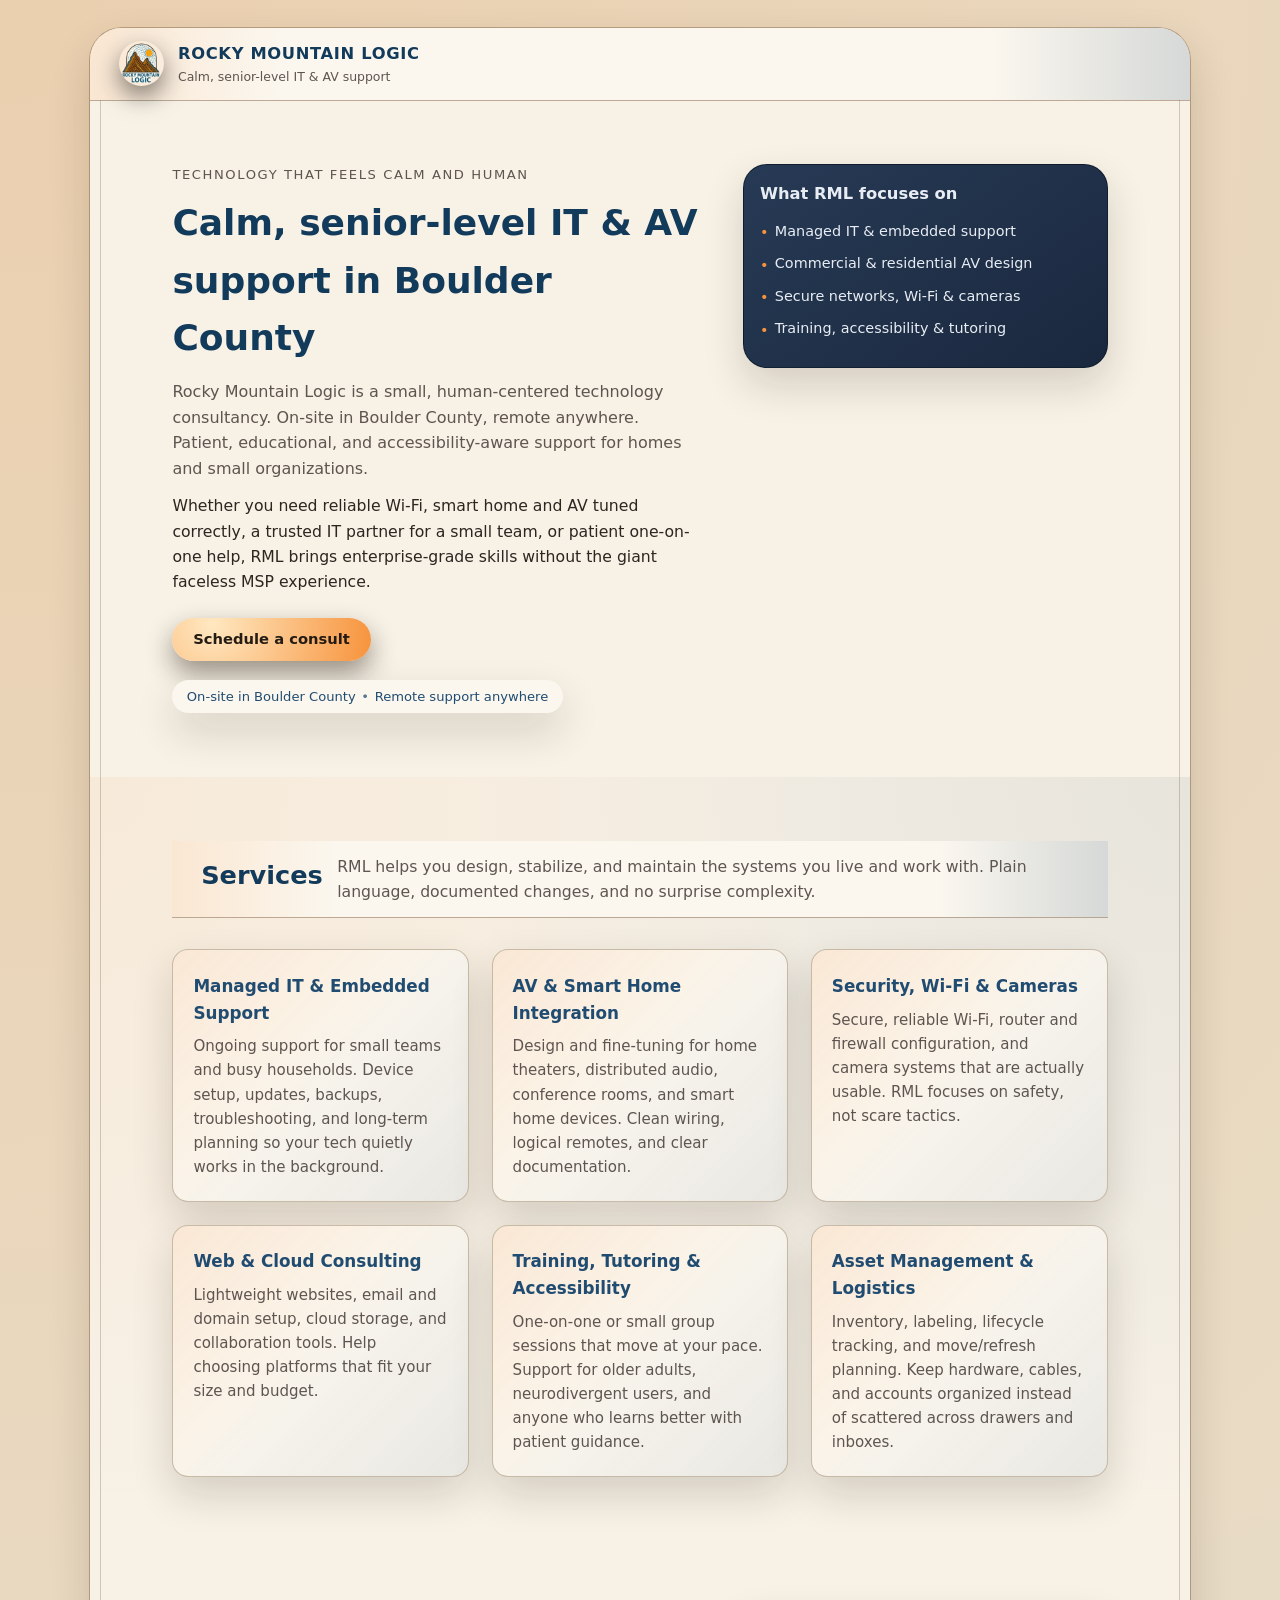
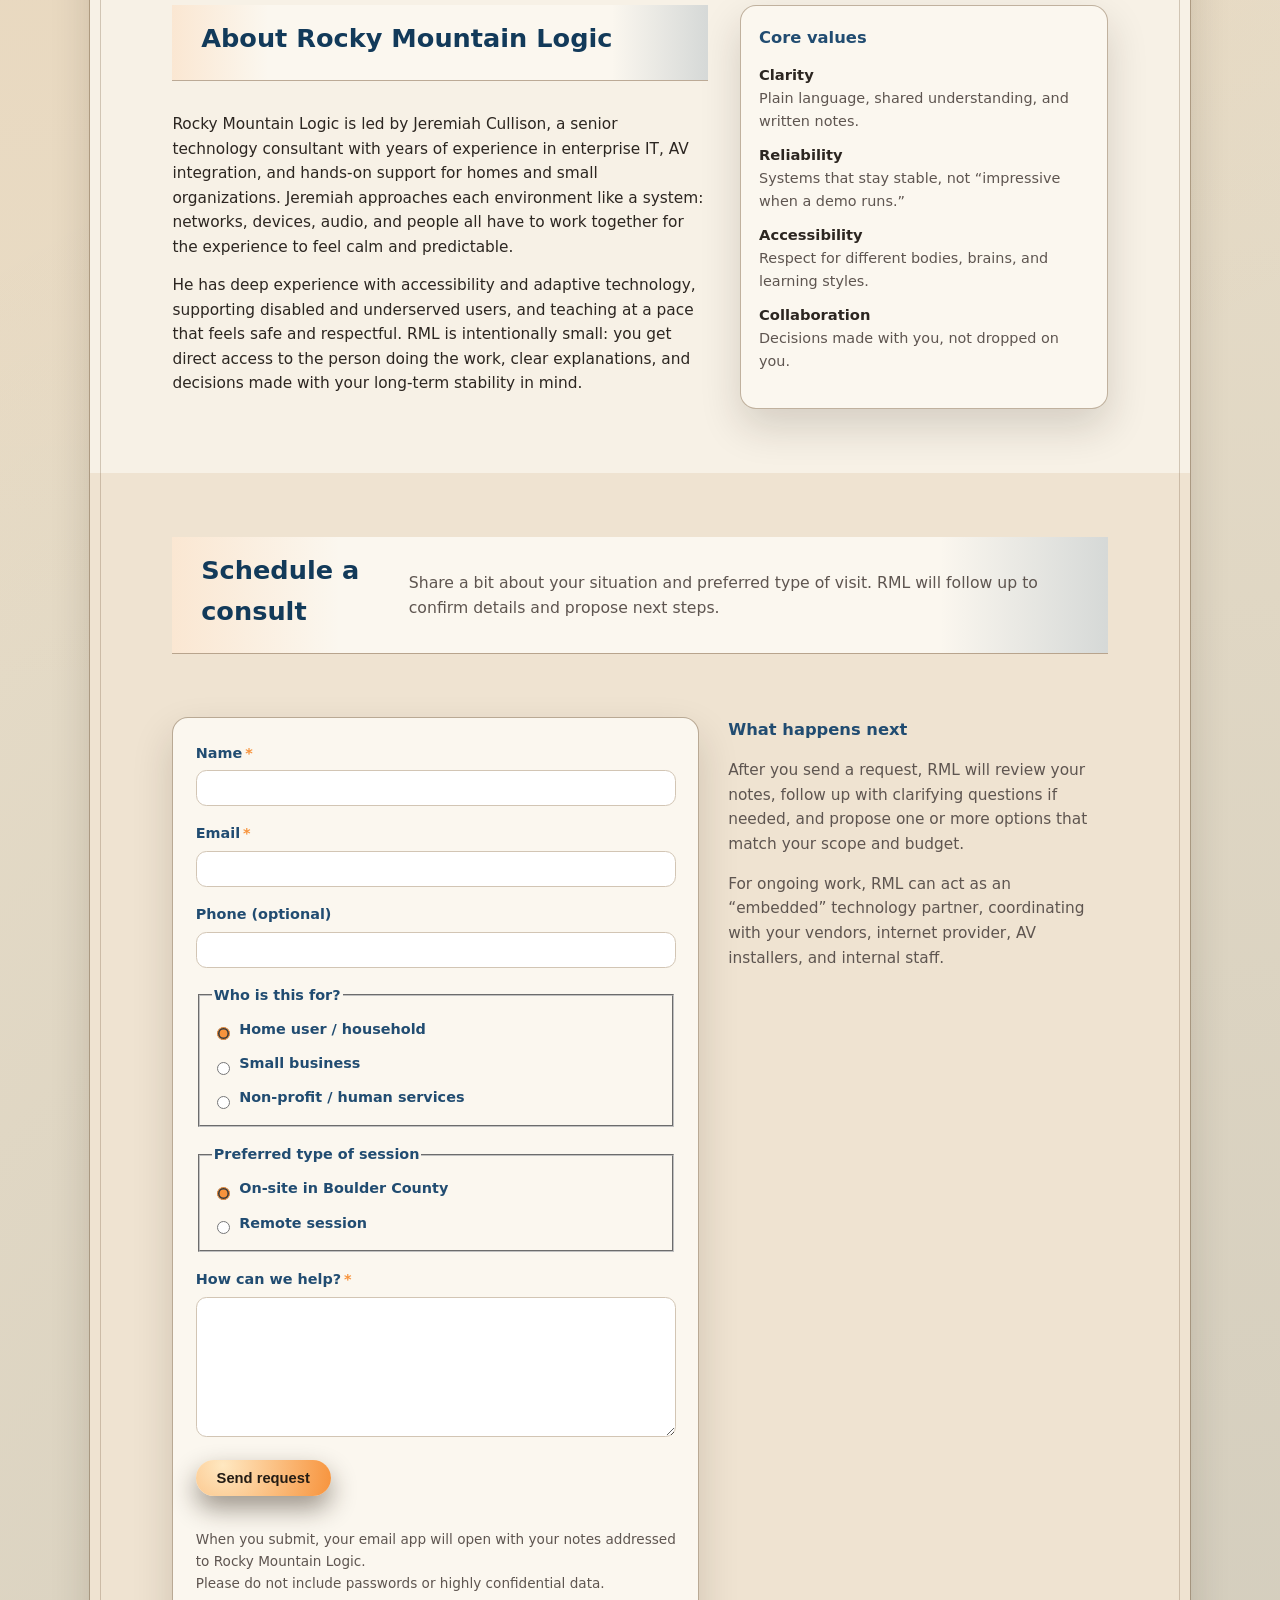
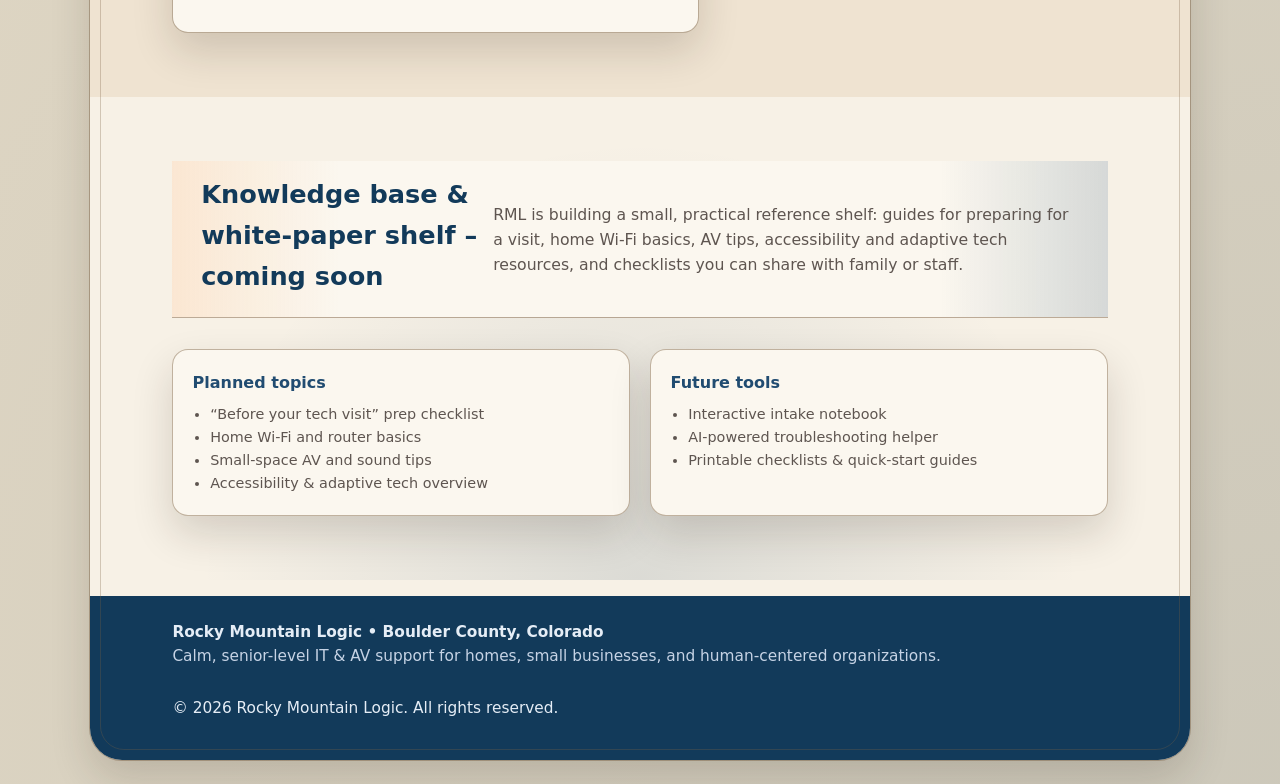
==== commit d505b03f: "Update index.html" ====
--- a/index.html
+++ b/index.html
@@ -1,32 +1,337 @@
 <!DOCTYPE html>
 <html lang="en">
 <head>
-    <meta charset="UTF-8">
-    <meta name="viewport" content="width=device-width, initial-scale=1.0">
-    <title>Rocky Mountain Logic</title>
-    <link rel="stylesheet" href="css/styles.css">
+  <meta charset="UTF-8" />
+  <meta name="viewport" content="width=device-width, initial-scale=1" />
+  <title>Rocky Mountain Logic | Calm Senior-Level IT & AV Support</title>
+  <meta name="description" content="Rocky Mountain Logic provides calm, senior-level IT and AV consulting, on-site in Boulder County and remote everywhere. Managed IT, AV integration, cybersecurity, training, and accessibility-focused support." />
+  <link rel="stylesheet" href="css/styles.css" />
 </head>
 <body>
+  <div class="page-frame">
+    <a class="skip-link" href="#main-content">Skip to main content</a>
+
     <header>
-        <h1>Welcome to Rocky Mountain Logic</h1>
-        <p>Your partner in innovative solutions.</p>
+      <img
+        src="img/rml-logo-color-256.png"
+        alt="Rocky Mountain Logic logo"
+        class="logo-img"
+      />
+      <div class="brand-lines">
+        <div class="brand-name">Rocky Mountain Logic</div>
+        <div class="brand-tagline">Calm, senior-level IT &amp; AV support</div>
+      </div>
     </header>
-    <main>
-        <section>
-            <h2>About Us</h2>
-            <p>We are dedicated to providing the best services to enhance your business.</p>
-        </section>
-        <section>
-            <h2>Our Services</h2>
-            <ul>
-                <li>Consulting</li>
-                <li>Development</li>
-                <li>Design</li>
+
+    <main id="main-content">
+      <!-- HOME / HERO SECTION -->
+      <section id="home" class="section hero" aria-labelledby="hero-heading" tabindex="-1">
+        <div class="container hero-inner">
+          <div class="hero-copy">
+            <!-- HERO TEXT SAFE TO EDIT -->
+            <p class="hero-eyebrow">Technology that feels calm and human</p>
+            <h1 id="hero-heading">Calm, senior-level IT &amp; AV support in Boulder County</h1>
+            <p class="hero-subtitle">
+              Rocky Mountain Logic is a small, human-centered technology consultancy. On-site in Boulder County, remote anywhere. Patient, educational, and accessibility-aware support for homes and small organizations.
+            </p>
+            <p class="hero-body">
+              Whether you need reliable Wi-Fi, smart home and AV tuned correctly, a trusted IT partner for a small team, or patient one-on-one help, RML brings enterprise-grade skills without the giant faceless MSP experience.
+            </p>
+
+            <div class="hero-actions">
+              <a class="btn btn-primary" href="#contact">Schedule a consult</a>
+            </div>
+
+            <div class="hero-strip" aria-label="Service locations">
+              <span>On-site in Boulder County</span>
+              <span class="hero-dot" aria-hidden="true">•</span>
+              <span>Remote support anywhere</span>
+            </div>
+          </div>
+
+          <aside class="hero-aside" aria-label="At a glance">
+            <!-- SAFE TO EDIT BULLETS -->
+            <h2 class="hero-aside-heading">What RML focuses on</h2>
+            <ul class="hero-list">
+              <li>Managed IT & embedded support</li>
+              <li>Commercial & residential AV design</li>
+              <li>Secure networks, Wi-Fi & cameras</li>
+              <li>Training, accessibility & tutoring</li>
             </ul>
-        </section>
+
+            <!-- FUTURE: AI CHAT WIDGET INJECTION POINT -->
+            <!-- 
+              TODO: Inject AI chat widget script here (e.g., custom LLM assistant).
+              The widget container can live inside this aside or below the hero.
+            -->
+          </aside>
+        </div>
+      </section>
+
+      <!-- SERVICES SECTION -->
+      <section id="services" class="section services" aria-labelledby="services-heading" tabindex="-1">
+        <div class="container">
+          <!-- SECTION TITLE TEXT SAFE TO EDIT -->
+          <header class="section-header">
+            <h2 id="services-heading">Services</h2>
+            <p class="section-intro">
+              RML helps you design, stabilize, and maintain the systems you live and work with. Plain language, documented changes, and no surprise complexity.
+            </p>
+          </header>
+
+          <div class="services-grid" aria-label="Service list">
+            <!-- SERVICE TILE: SAFE TO ADD/REMOVE/COPY -->
+            <article class="service-card">
+              <h3>Managed IT & Embedded Support</h3>
+              <p>
+                Ongoing support for small teams and busy households. Device setup, updates, backups, troubleshooting, and long-term planning so your tech quietly works in the background.
+              </p>
+            </article>
+
+            <article class="service-card">
+              <h3>AV & Smart Home Integration</h3>
+              <p>
+                Design and fine-tuning for home theaters, distributed audio, conference rooms, and smart home devices. Clean wiring, logical remotes, and clear documentation.
+              </p>
+            </article>
+
+            <article class="service-card">
+              <h3>Security, Wi-Fi & Cameras</h3>
+              <p>
+                Secure, reliable Wi-Fi, router and firewall configuration, and camera systems that are actually usable. RML focuses on safety, not scare tactics.
+              </p>
+            </article>
+
+            <article class="service-card">
+              <h3>Web & Cloud Consulting</h3>
+              <p>
+                Lightweight websites, email and domain setup, cloud storage, and collaboration tools. Help choosing platforms that fit your size and budget.
+              </p>
+            </article>
+
+            <article class="service-card">
+              <h3>Training, Tutoring & Accessibility</h3>
+              <p>
+                One-on-one or small group sessions that move at your pace. Support for older adults, neurodivergent users, and anyone who learns better with patient guidance.
+              </p>
+            </article>
+
+            <article class="service-card">
+              <h3>Asset Management & Logistics</h3>
+              <p>
+                Inventory, labeling, lifecycle tracking, and move/refresh planning. Keep hardware, cables, and accounts organized instead of scattered across drawers and inboxes.
+              </p>
+            </article>
+          </div>
+        </div>
+      </section>
+
+      <!-- ABOUT SECTION -->
+      <section id="about" class="section about" aria-labelledby="about-heading" tabindex="-1">
+        <div class="container about-inner">
+          <div class="about-main">
+            <!-- BIO TEXT SAFE TO EDIT -->
+            <header class="section-header">
+              <h2 id="about-heading">About Rocky Mountain Logic</h2>
+            </header>
+            <p>
+              Rocky Mountain Logic is led by Jeremiah Cullison, a senior technology consultant with years of experience in enterprise IT, AV integration, and hands-on support for homes and small organizations.
+              Jeremiah approaches each environment like a system: networks, devices, audio, and people all have to work together for the experience to feel calm and predictable.
+            </p>
+            <p>
+              He has deep experience with accessibility and adaptive technology, supporting disabled and underserved users, and teaching at a pace that feels safe and respectful. RML is intentionally small:
+              you get direct access to the person doing the work, clear explanations, and decisions made with your long-term stability in mind.
+            </p>
+          </div>
+
+          <aside class="about-aside" aria-label="Core values">
+            <!-- VALUES LIST SAFE TO EDIT -->
+            <h3>Core values</h3>
+            <ul class="values-list">
+              <li><span class="value-label">Clarity</span><span class="value-desc">Plain language, shared understanding, and written notes.</span></li>
+              <li><span class="value-label">Reliability</span><span class="value-desc">Systems that stay stable, not “impressive when a demo runs.”</span></li>
+              <li><span class="value-label">Accessibility</span><span class="value-desc">Respect for different bodies, brains, and learning styles.</span></li>
+              <li><span class="value-label">Collaboration</span><span class="value-desc">Decisions made with you, not dropped on you.</span></li>
+            </ul>
+          </aside>
+        </div>
+      </section>
+
+      <!-- CONTACT / SIMPLE SCHEDULING SECTION -->
+      <section id="contact" class="section contact" aria-labelledby="contact-heading" tabindex="-1">
+        <div class="container contact-inner">
+          <header class="section-header">
+            <!-- CONTACT TEXT SAFE TO EDIT -->
+            <h2 id="contact-heading">Schedule a consult</h2>
+            <p class="section-intro">
+              Share a bit about your situation and preferred type of visit. RML will follow up to confirm details and propose next steps.
+            </p>
+          </header>
+
+          <div class="contact-layout">
+            <form
+              id="contact-form"
+              class="contact-form"
+              action="mailto:info@rockymountainlogic.co?subject=New%20RML%20consult%20request"
+              method="post"
+              enctype="text/plain"
+              novalidate
+            >
+              <!--
+                NOTE:
+                This form uses a mailto: action so that submissions open the visitor's email app
+                with the form content addressed to info@rockymountainlogic.co.
+                No third-party service is involved; the user sends the email directly.
+              -->
+
+              <div class="field-group">
+                <label for="name">Name<span class="required-indicator" aria-hidden="true">*</span></label>
+                <input type="text" id="name" name="Name" required autocomplete="name" />
+              </div>
+
+              <div class="field-group">
+                <label for="email">Email<span class="required-indicator" aria-hidden="true">*</span></label>
+                <input type="email" id="email" name="Email" required autocomplete="email" />
+              </div>
+
+              <div class="field-group">
+                <label for="phone">Phone (optional)</label>
+                <input type="tel" id="phone" name="Phone" autocomplete="tel" />
+              </div>
+
+              <fieldset class="field-group">
+                <legend>Who is this for?</legend>
+                <!-- SAFE TO EDIT OPTIONS -->
+                <div class="choice-group">
+                  <div class="choice-item">
+                    <input type="radio" id="client-type-home" name="Client type" value="Home user / household" checked />
+                    <label for="client-type-home">Home user / household</label>
+                  </div>
+                  <div class="choice-item">
+                    <input type="radio" id="client-type-small-biz" name="Client type" value="Small business" />
+                    <label for="client-type-small-biz">Small business</label>
+                  </div>
+                  <div class="choice-item">
+                    <input type="radio" id="client-type-nonprofit" name="Client type" value="Non-profit / human services" />
+                    <label for="client-type-nonprofit">Non-profit / human services</label>
+                  </div>
+                </div>
+              </fieldset>
+
+              <fieldset class="field-group">
+                <legend>Preferred type of session</legend>
+                <div class="choice-group">
+                  <div class="choice-item">
+                    <input type="radio" id="session-onsite" name="Session type" value="On-site in Boulder County" checked />
+                    <label for="session-onsite">On-site in Boulder County</label>
+                  </div>
+                  <div class="choice-item">
+                    <input type="radio" id="session-remote" name="Session type" value="Remote session" />
+                    <label for="session-remote">Remote session</label>
+                  </div>
+                </div>
+              </fieldset>
+
+              <div class="field-group">
+                <label for="message">How can we help?<span class="required-indicator" aria-hidden="true">*</span></label>
+                <textarea id="message" name="Message" rows="5" required></textarea>
+              </div>
+
+              <button type="submit" class="btn btn-primary">Send request</button>
+
+              <p id="form-status" class="form-status" role="status" aria-live="polite"></p>
+
+              <p class="contact-note">
+                When you submit, your email app will open with your notes addressed to Rocky Mountain Logic.<br />
+                Please do not include passwords or highly confidential data.
+              </p>
+            </form>
+
+            <aside class="contact-aside" aria-label="Alternative contact and future tools">
+              <!-- SIDE TEXT SAFE TO EDIT -->
+              <h3>What happens next</h3>
+              <p>
+                After you send a request, RML will review your notes, follow up with clarifying questions if needed, and propose one or more options that match your scope and budget.
+              </p>
+              <p>
+                For ongoing work, RML can act as an “embedded” technology partner, coordinating with your vendors, internet provider, AV installers, and internal staff.
+              </p>
+
+              <!-- FUTURE: SCHEDULING / CALENDLY EMBED -->
+              <!--
+                TODO: Embed scheduling widget (e.g., Calendly or Cal.com) here.
+                Example:
+                <div id="scheduling-embed"></div>
+                <script src="https://calendly.com/..." async></script>
+              -->
+            </aside>
+          </div>
+        </div>
+      </section>
+
+      <!-- KNOWLEDGE BASE COMING SOON -->
+      <section id="knowledge-base" class="section knowledge-base" aria-labelledby="kb-heading" tabindex="-1">
+        <div class="container">
+          <header class="section-header">
+            <!-- KB TEXT SAFE TO EDIT -->
+            <h2 id="kb-heading">Knowledge base &amp; white-paper shelf – coming soon</h2>
+            <p class="section-intro">
+              RML is building a small, practical reference shelf: guides for preparing for a visit, home Wi-Fi basics, AV tips, accessibility and adaptive tech resources, and checklists you can share with family or staff.
+            </p>
+          </header>
+
+          <div class="kb-cards">
+            <article class="kb-card">
+              <h3>Planned topics</h3>
+              <ul>
+                <li>“Before your tech visit” prep checklist</li>
+                <li>Home Wi-Fi and router basics</li>
+                <li>Small-space AV and sound tips</li>
+                <li>Accessibility &amp; adaptive tech overview</li>
+              </ul>
+            </article>
+
+            <article class="kb-card">
+              <h3>Future tools</h3>
+              <ul>
+                <li>Interactive intake notebook</li>
+                <li>AI-powered troubleshooting helper</li>
+                <li>Printable checklists &amp; quick-start guides</li>
+              </ul>
+            </article>
+          </div>
+
+          <!-- FUTURE: INTAKE NOTEBOOK ENTRY POINT -->
+          <!--
+            TODO: Add “Open notebook” button and route it to a future app flow.
+            This can mount a SPA or a dedicated intake subpage.
+          -->
+        </div>
+      </section>
     </main>
-    <footer>
-        <p>&copy; 2025 Rocky Mountain Logic</p>
+
+    <footer class="site-footer">
+      <div class="container footer-inner">
+        <!-- FOOTER TEXT SAFE TO EDIT -->
+        <div class="footer-main">
+          <p class="footer-brand">Rocky Mountain Logic &bull; Boulder County, Colorado</p>
+          <p class="footer-copy">
+            Calm, senior-level IT &amp; AV support for homes, small businesses, and human-centered organizations.
+          </p>
+        </div>
+        <div class="footer-meta">
+          <p>&copy; <span id="year"></span> Rocky Mountain Logic. All rights reserved.</p>
+        </div>
+      </div>
     </footer>
+  </div>
+
+  <!-- FUTURE: GLOBAL CHAT WIDGET / ANALYTICS SCRIPTS -->
+  <!--
+    TODO: Insert analytics (privacy-respecting) or a global chat widget script here.
+    Keep performance and accessibility in mind when adding third-party code.
+  -->
+
+  <script src="js/main.js"></script>
 </body>
-</html>+</html>
--- a/css/styles.css
+++ b/css/styles.css
@@ -128,8 +128,9 @@
   font-size: 0.98rem;
 }
 
-/* HEADER (BARE <header> TAG VERSION) -------------------------------------- */
-
+/* HEADER ------------------------------------------------------------ */
+
+/* Turn the bare <header> into the sticky bar the design expects */
 header {
   background: linear-gradient(
       90deg,
@@ -149,6 +150,7 @@
   gap: 0.9rem;
 }
 
+/* Logo image in the header */
 header .logo-img {
   width: 2.8rem;
   height: 2.8rem;
@@ -158,6 +160,7 @@
   flex-shrink: 0;
 }
 
+/* Brand text stack next to logo */
 .brand-lines {
   display: flex;
   flex-direction: column;
@@ -269,7 +272,7 @@
   background: linear-gradient(to right, #f3e7d8, #f7f1e6);
 }
 
-/* Match current <aside class="hero-aside"> in your HTML */
+/* HERO ASIDE CARD (used in current markup) */
 .hero-aside {
   padding: 1.05rem 1rem;
   border-radius: var(--rml-radius-lg);
@@ -596,40 +599,6 @@
   color: var(--rml-text-muted);
 }
 
-/* SOFT ART OVERLAYS / IMAGERY ------------------------------------------- */
-
-/* For inline art cards (e.g., around KB or hero visuals) */
-.art-soft {
-  border-radius: var(--rml-radius-lg);
-  overflow: hidden;
-  background-color: #f3e7d8;
-  box-shadow: var(--rml-shadow-soft);
-  border: 1px solid rgba(120, 92, 58, 0.55);
-}
-
-.art-soft img {
-  display: block;
-  width: 100%;
-  height: auto;
-  opacity: 0.32;              /* translucent by default */
-  mix-blend-mode: multiply;   /* “colored pencil on paper” effect */
-}
-
-/* For very faint background accents behind content */
-.art-ghost {
-  position: absolute;
-  inset: 0;
-  pointer-events: none;
-  opacity: 0.12;
-  mix-blend-mode: multiply;
-}
-
-.art-ghost img {
-  width: 130%;
-  max-width: none;
-  transform: translate(-10%, -5%);
-}
-
 /* FOOTER ------------------------------------------------------------------ */
 
 .site-footer {
@@ -708,6 +677,10 @@
     font-size: 2.25rem;
   }
 
+  header {
+    padding: 0.8rem 1.8rem;
+  }
+
   .services-grid {
     grid-template-columns: repeat(3, minmax(0, 1fr));
   }
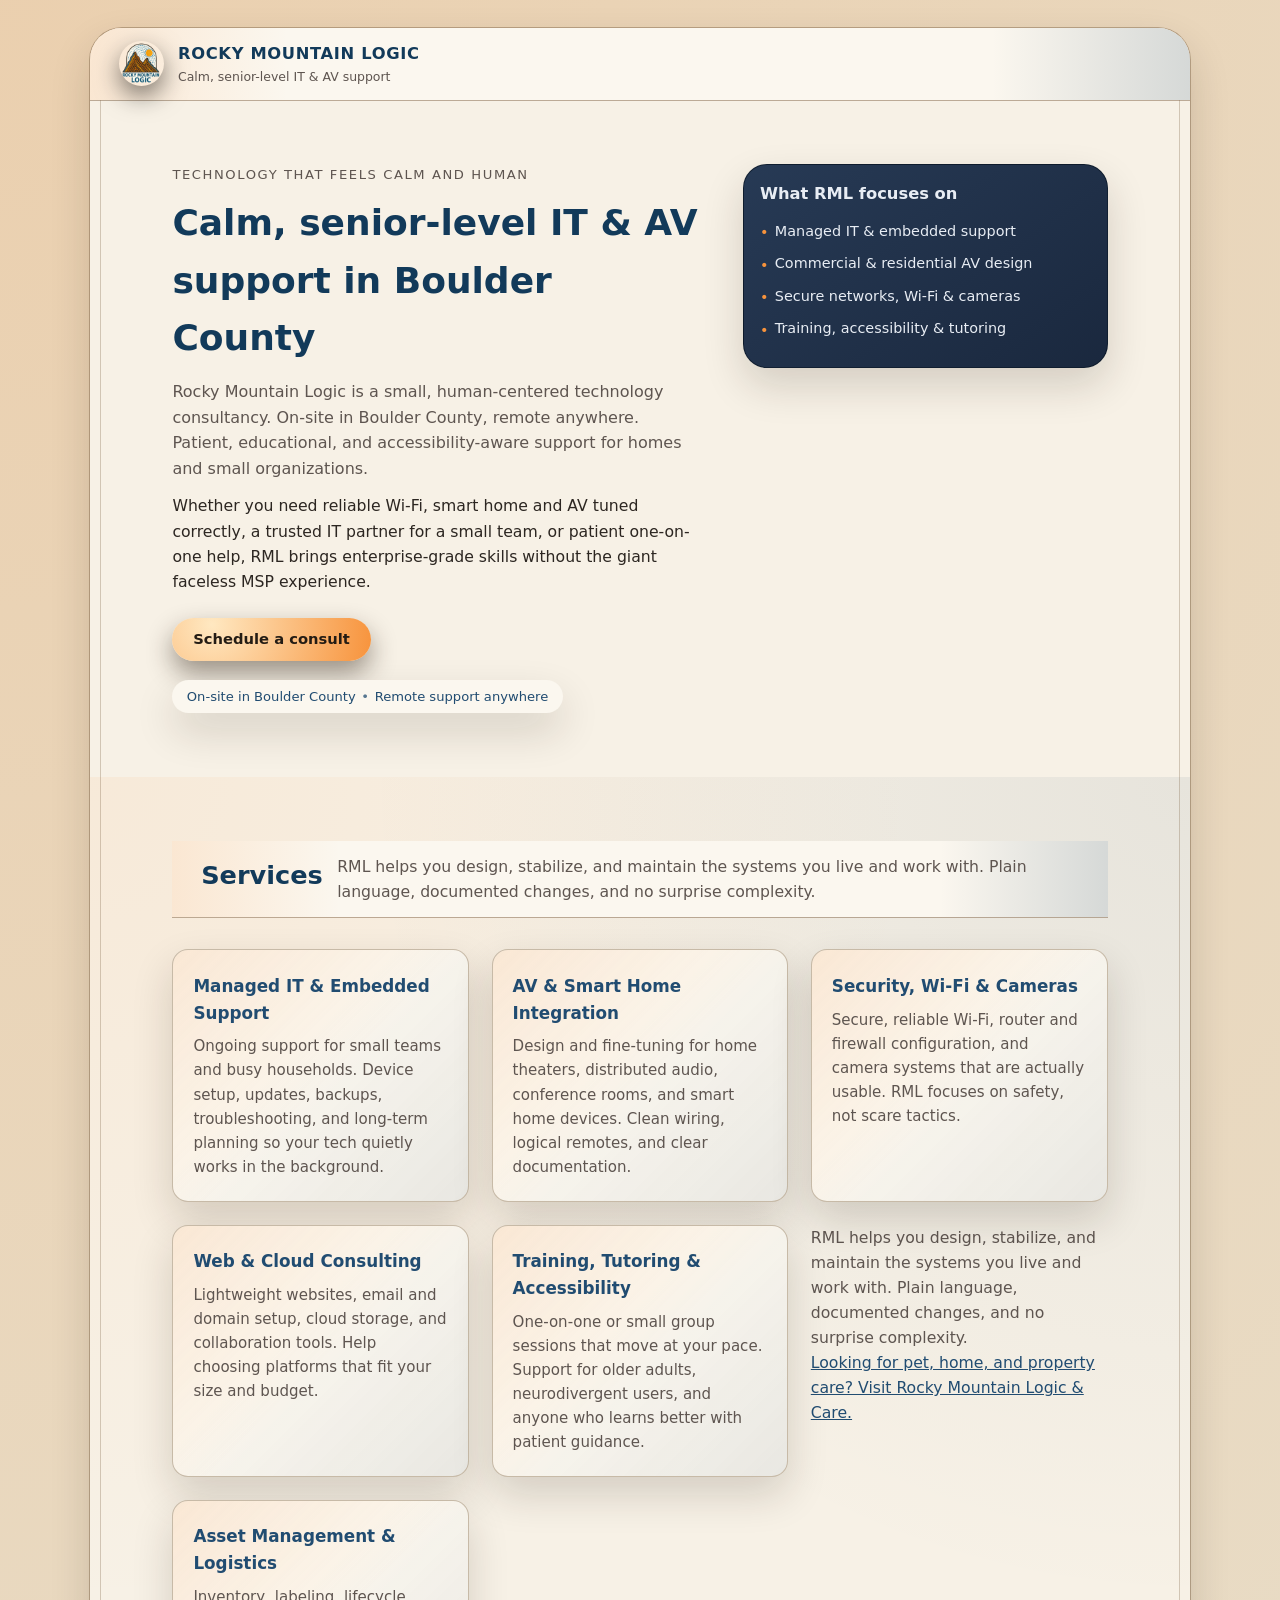
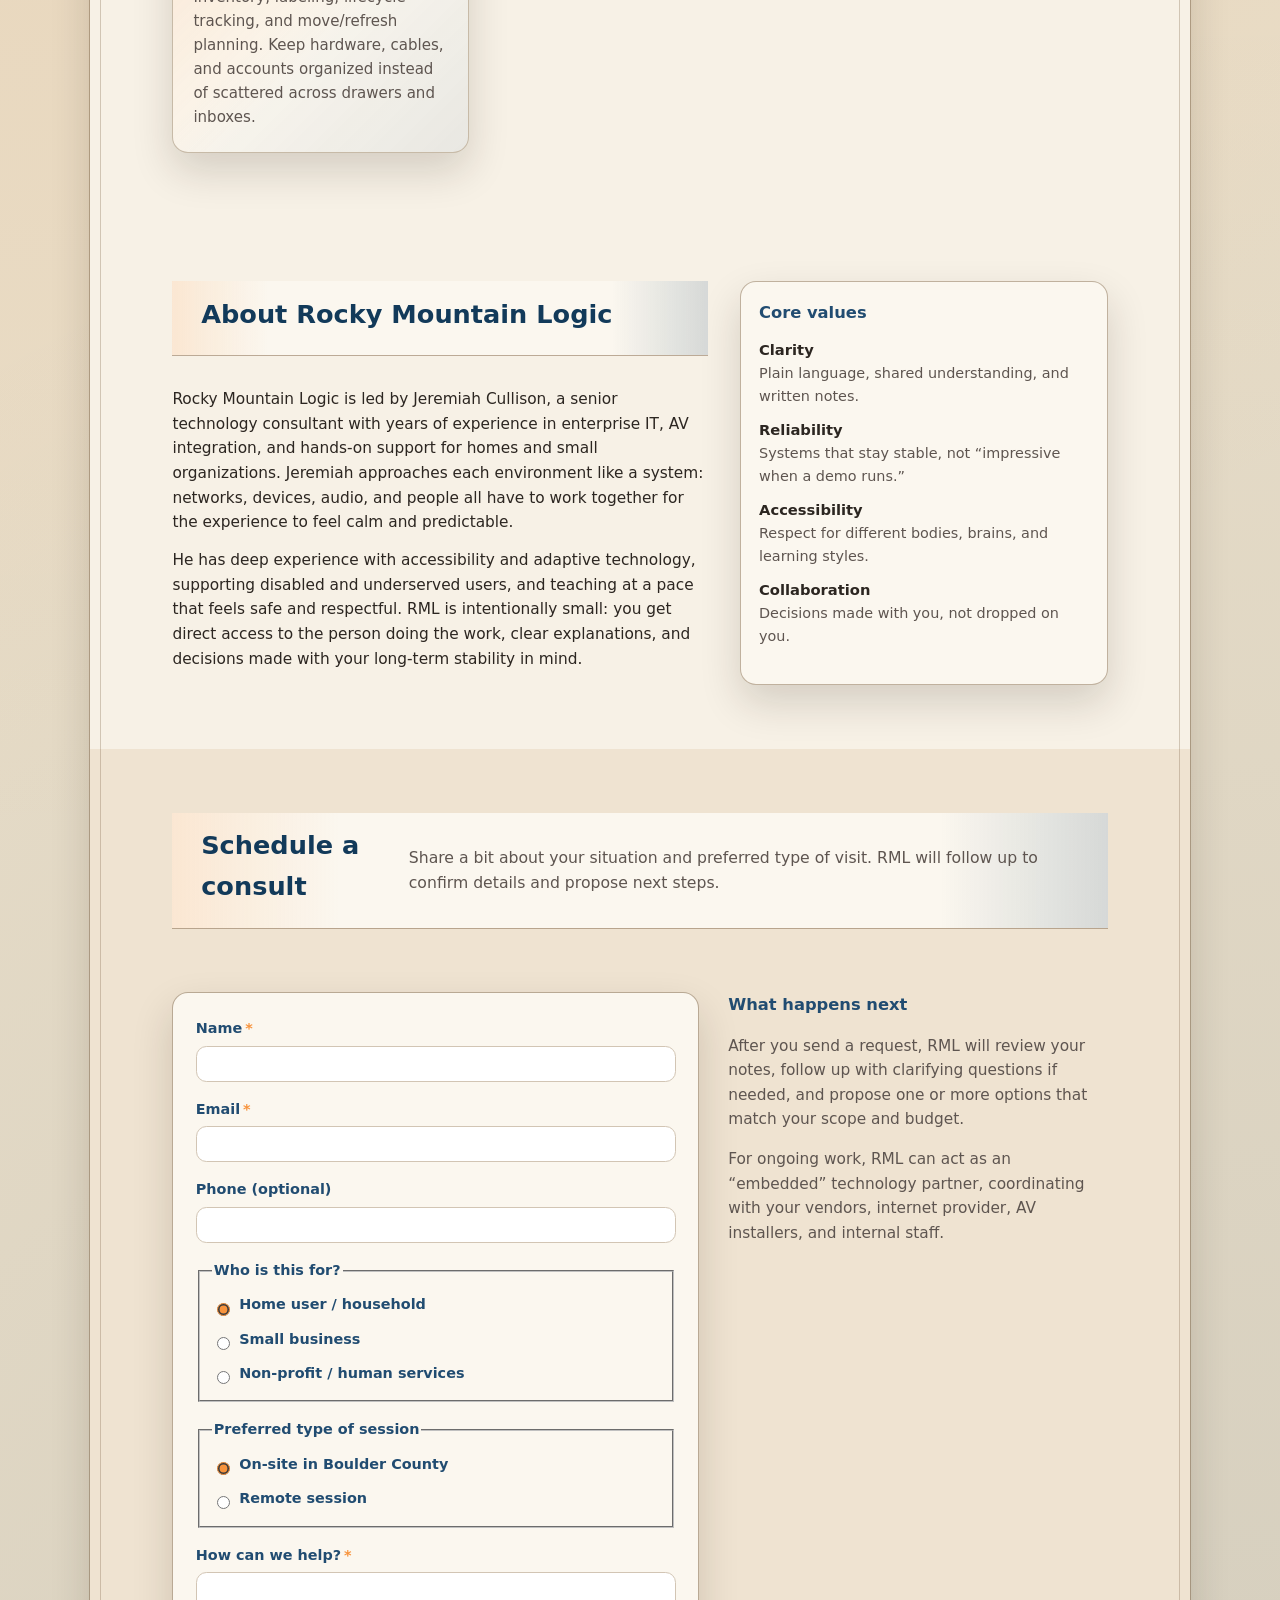
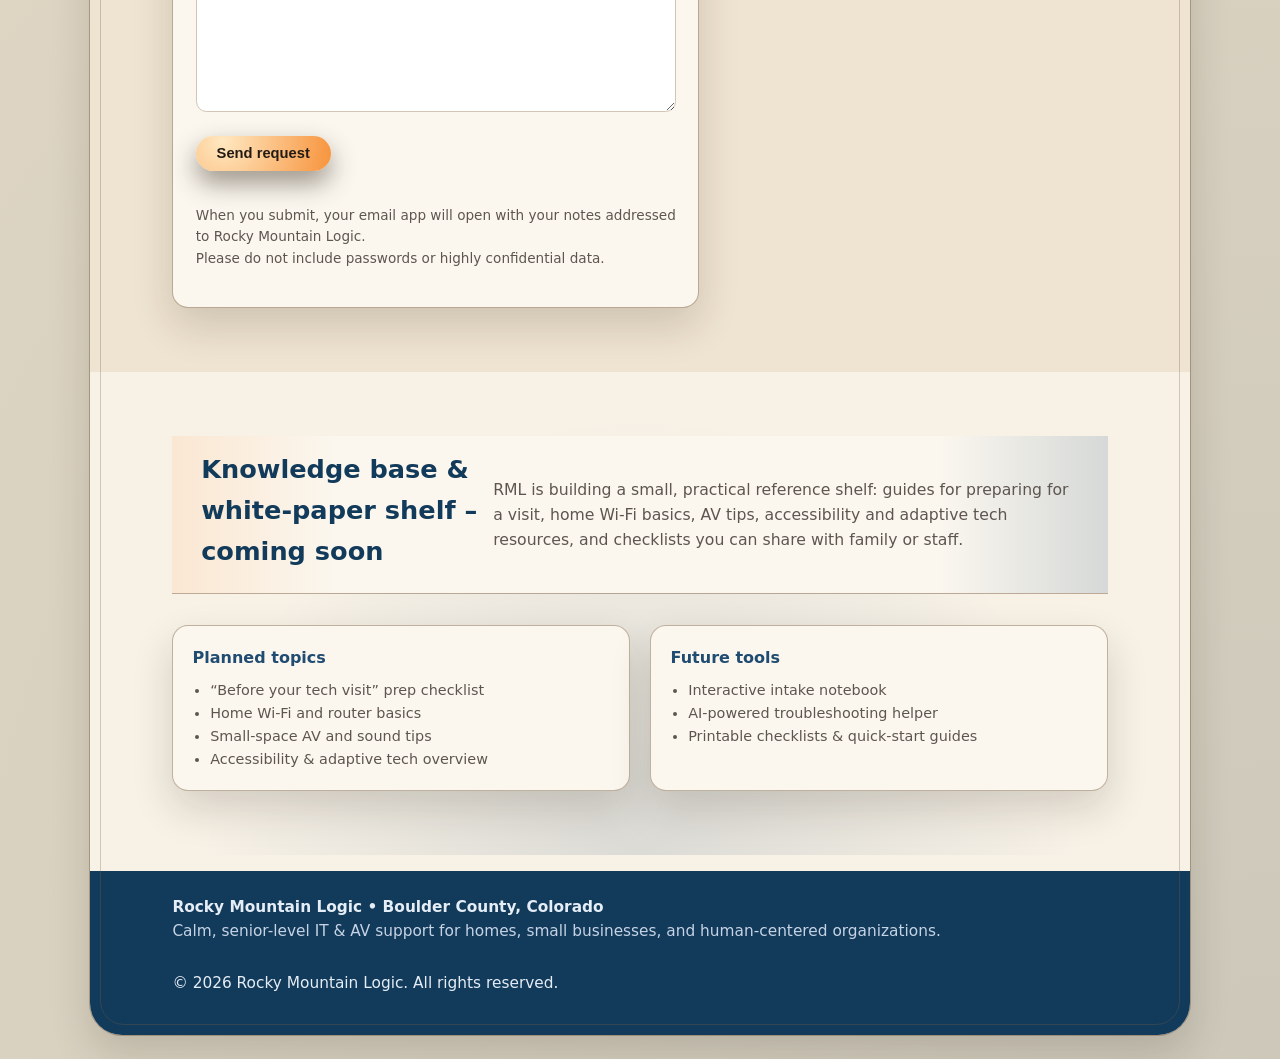
==== commit 724df54b: "Update index.html" ====
--- a/index.html
+++ b/index.html
@@ -115,7 +115,12 @@
                 One-on-one or small group sessions that move at your pace. Support for older adults, neurodivergent users, and anyone who learns better with patient guidance.
               </p>
             </article>
-
+<p class="section-intro">
+  RML helps you design, stabilize, and maintain the systems you live and work with.
+  Plain language, documented changes, and no surprise complexity.
+  <br />
+  <a href="care.html">Looking for pet, home, and property care? Visit Rocky Mountain Logic &amp; Care.</a>
+</p>
             <article class="service-card">
               <h3>Asset Management & Logistics</h3>
               <p>
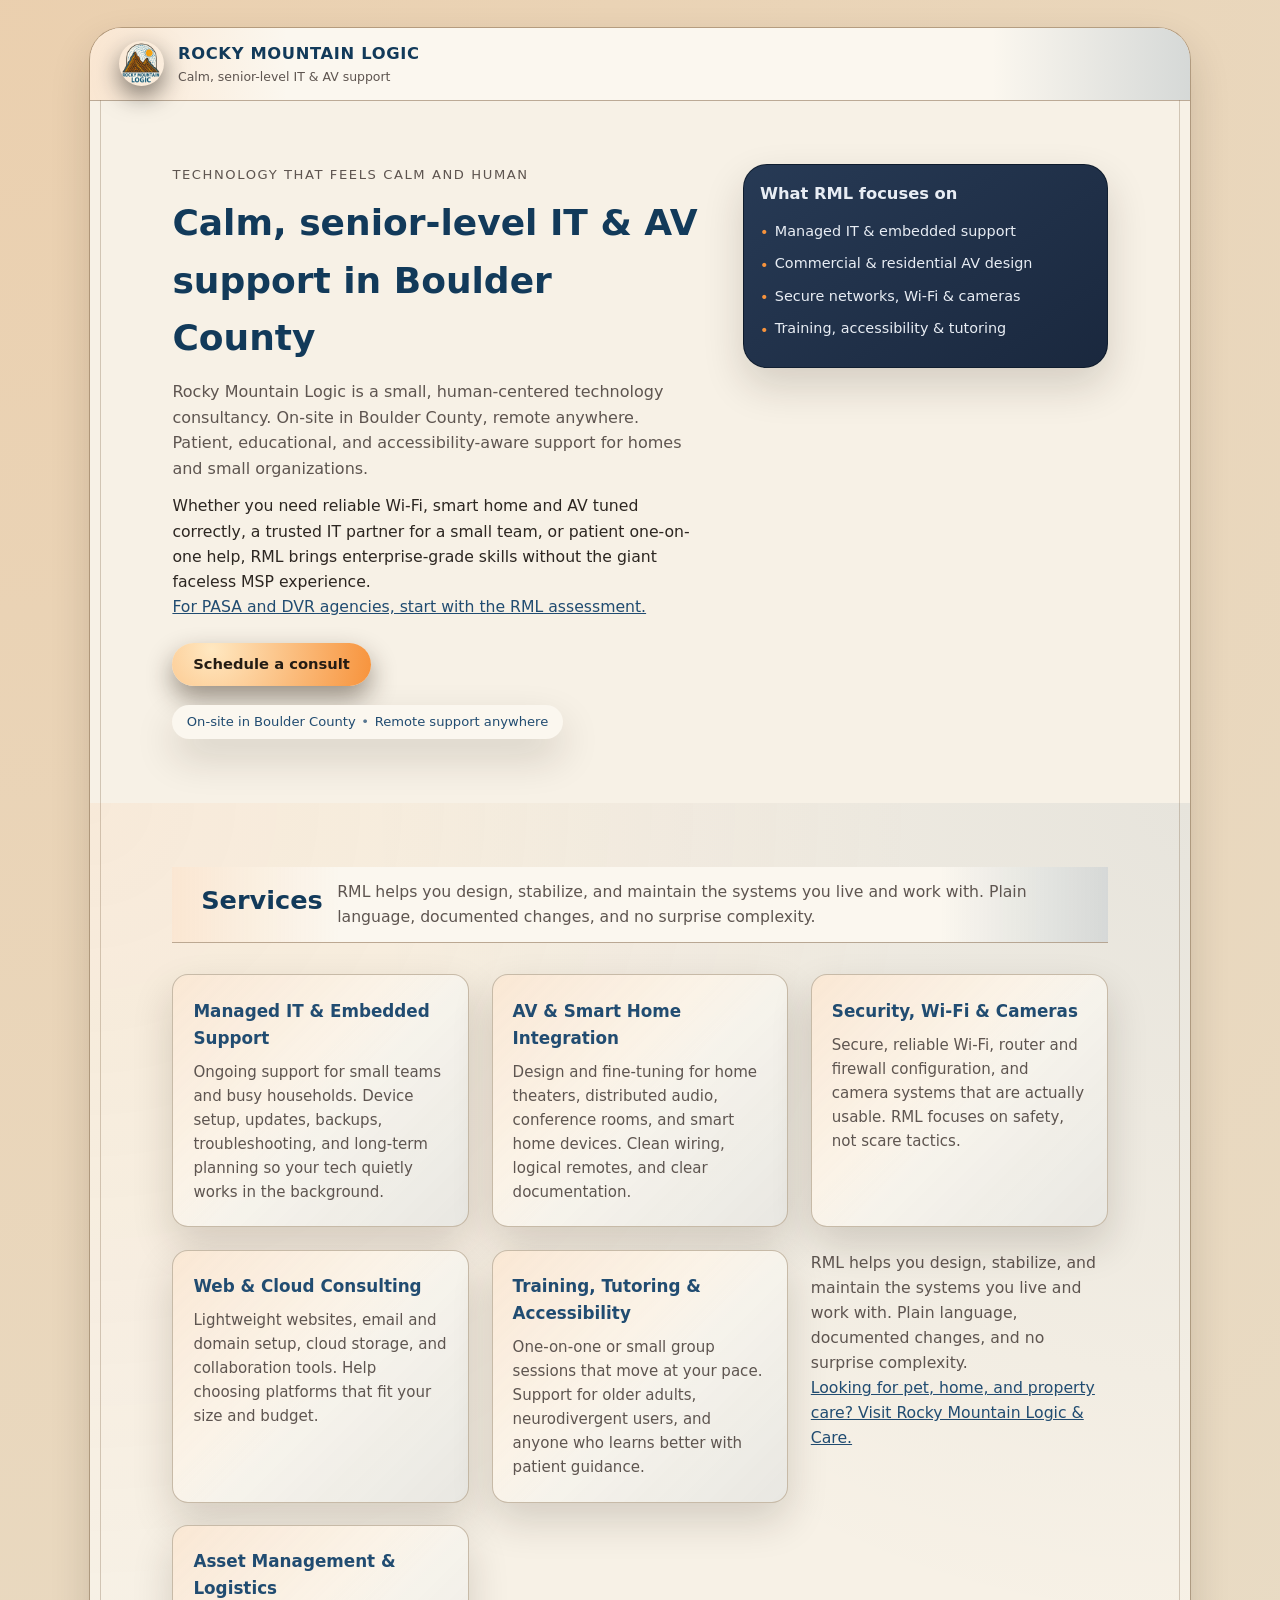
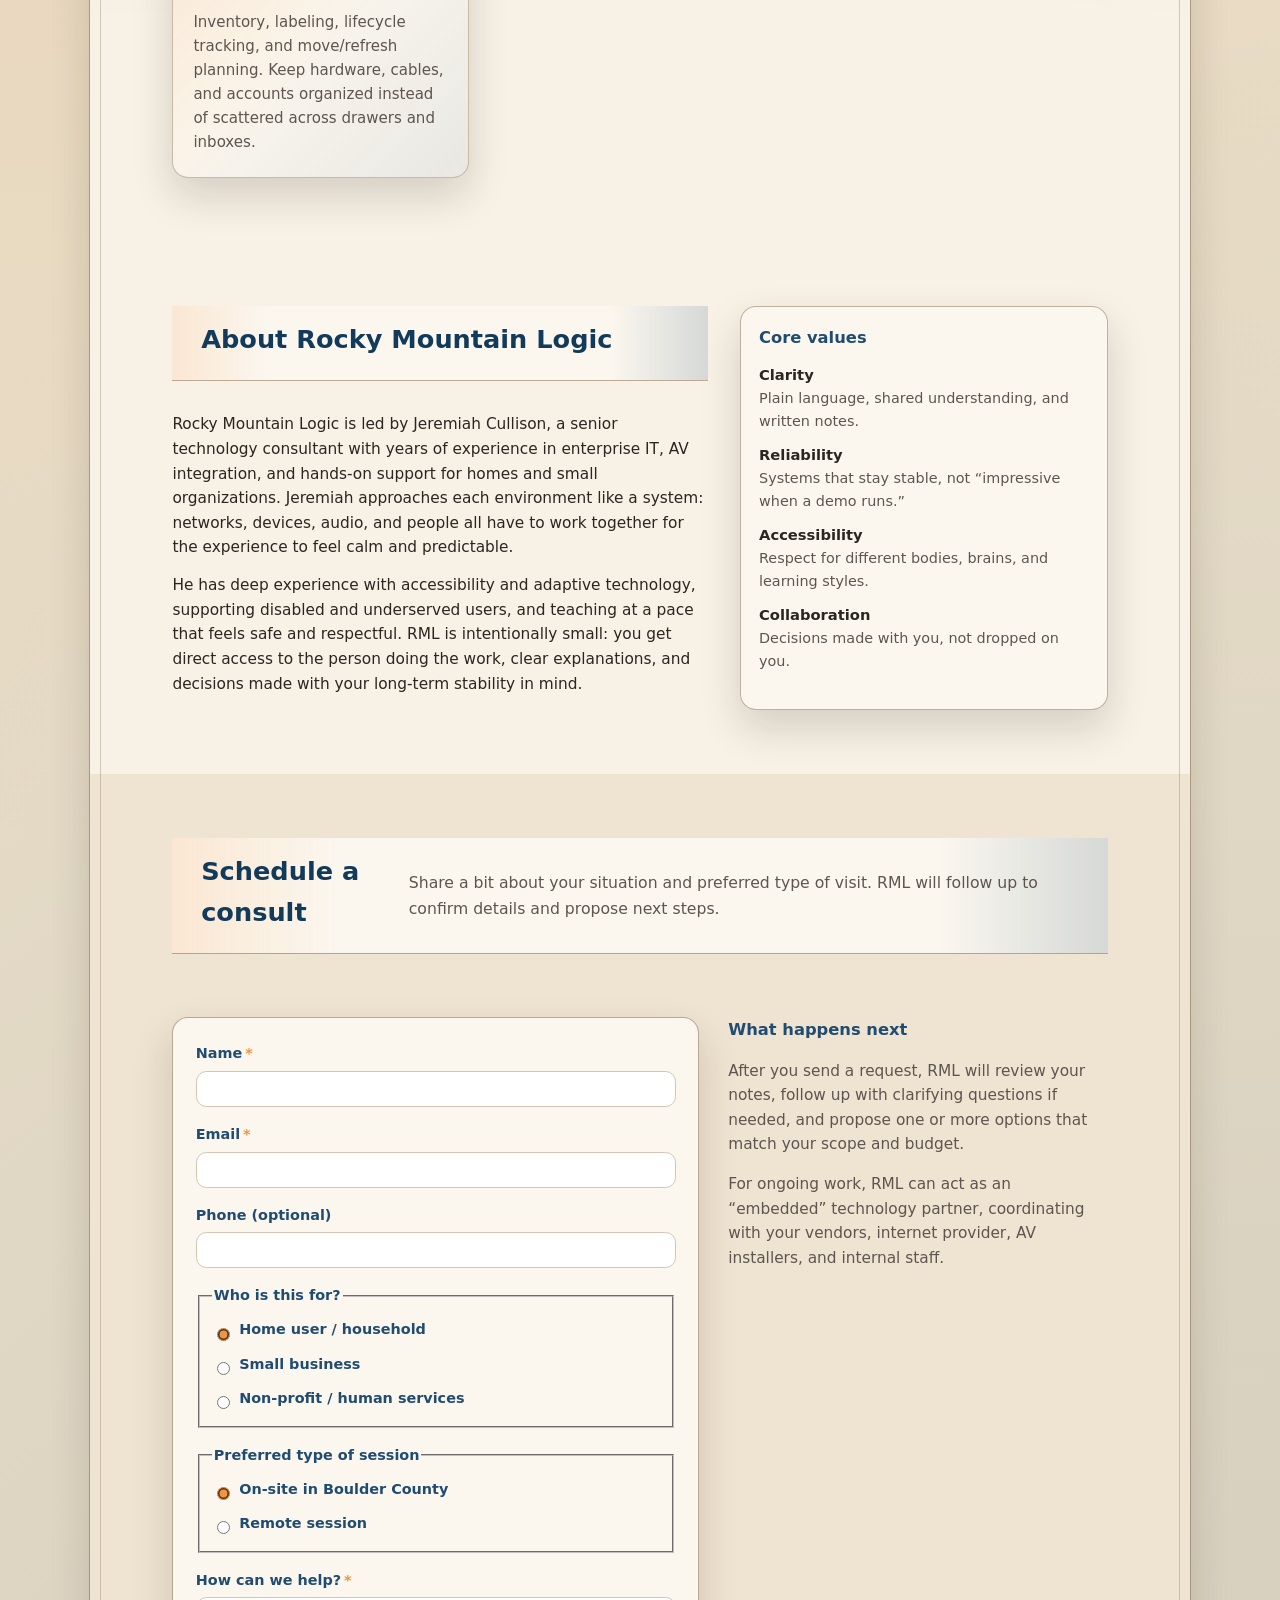
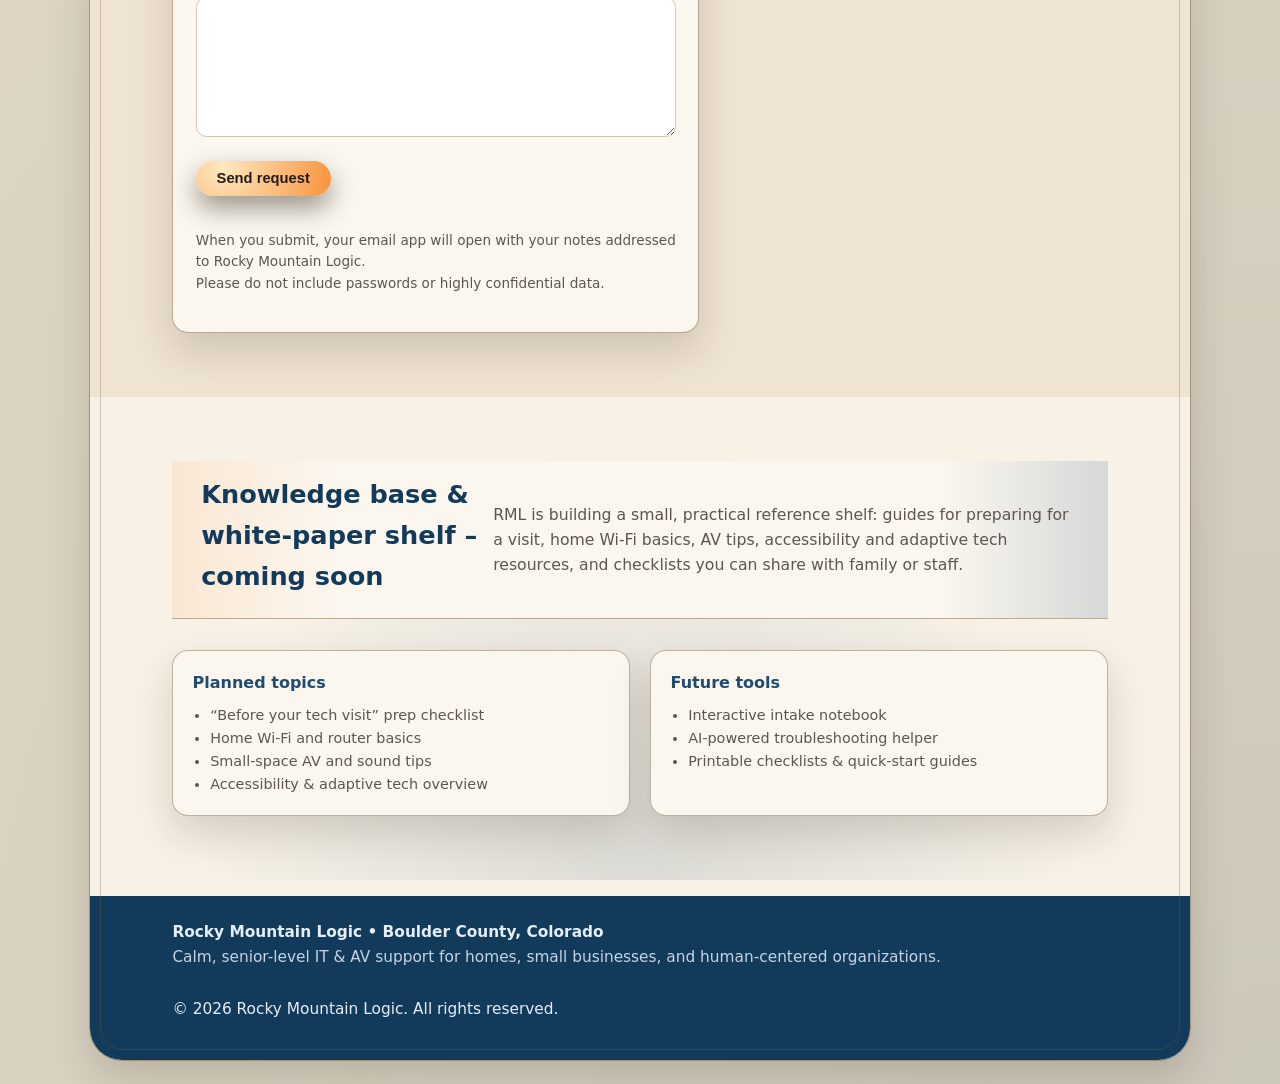
==== commit 17fdc49d: "Update index.html" ====
--- a/index.html
+++ b/index.html
@@ -36,6 +36,8 @@
             </p>
             <p class="hero-body">
               Whether you need reliable Wi-Fi, smart home and AV tuned correctly, a trusted IT partner for a small team, or patient one-on-one help, RML brings enterprise-grade skills without the giant faceless MSP experience.
+              <br />
+              <a href="onboarding.html">For PASA and DVR agencies, start with the RML assessment.</a>
             </p>
 
             <div class="hero-actions">
@@ -339,4 +341,4 @@
 
   <script src="js/main.js"></script>
 </body>
-</html>
+</html>
